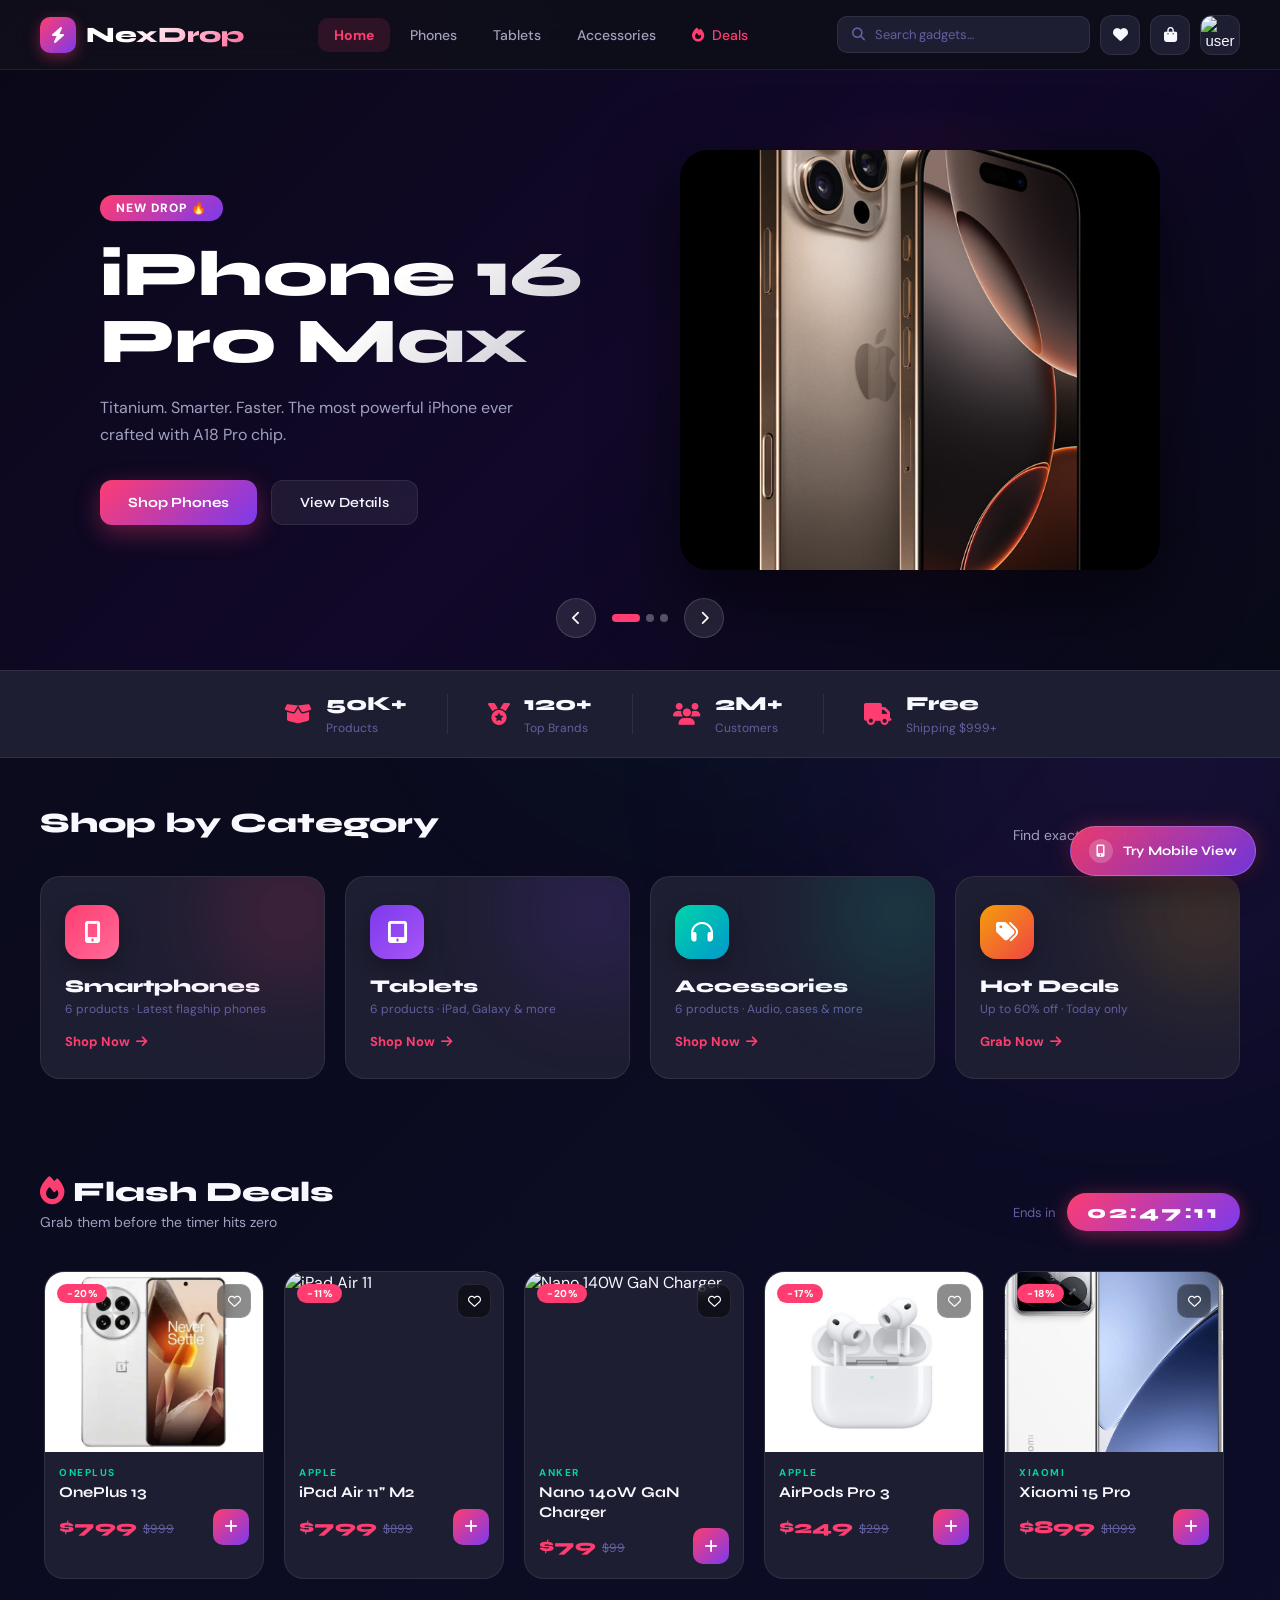
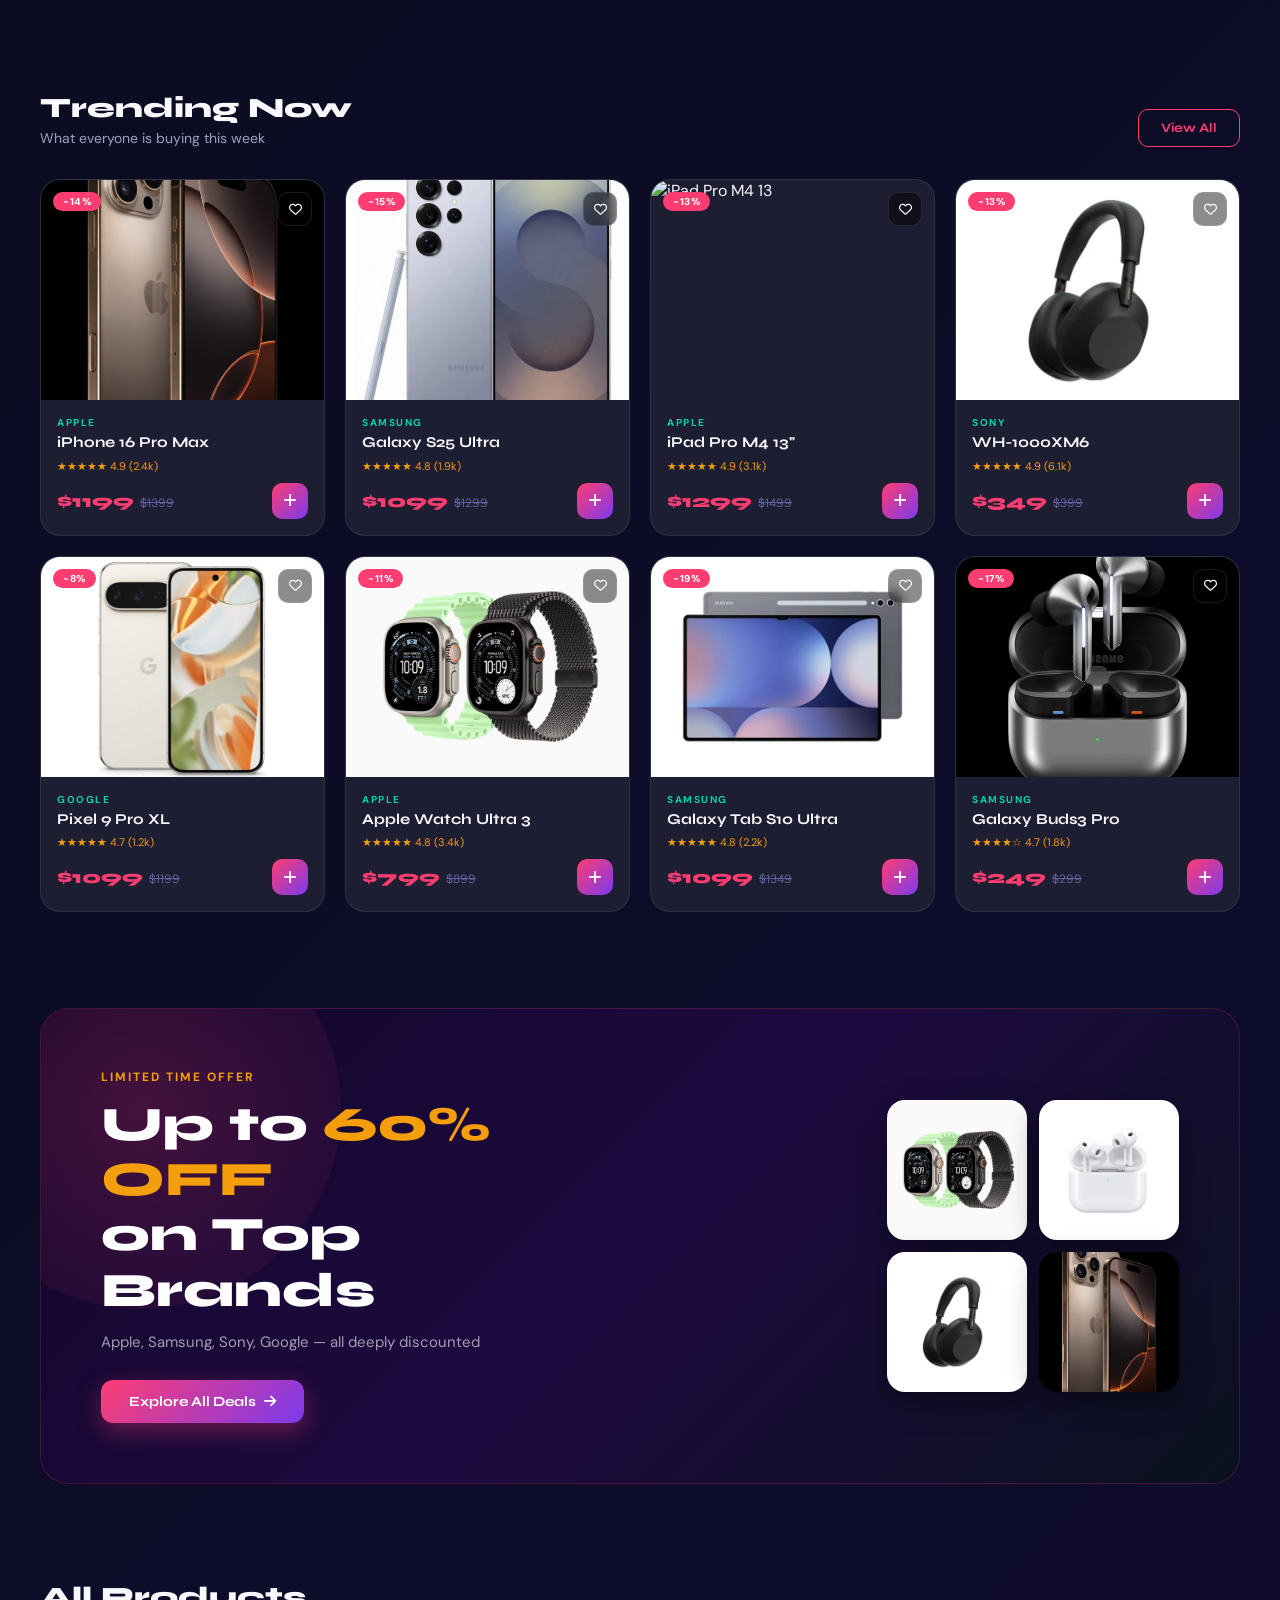
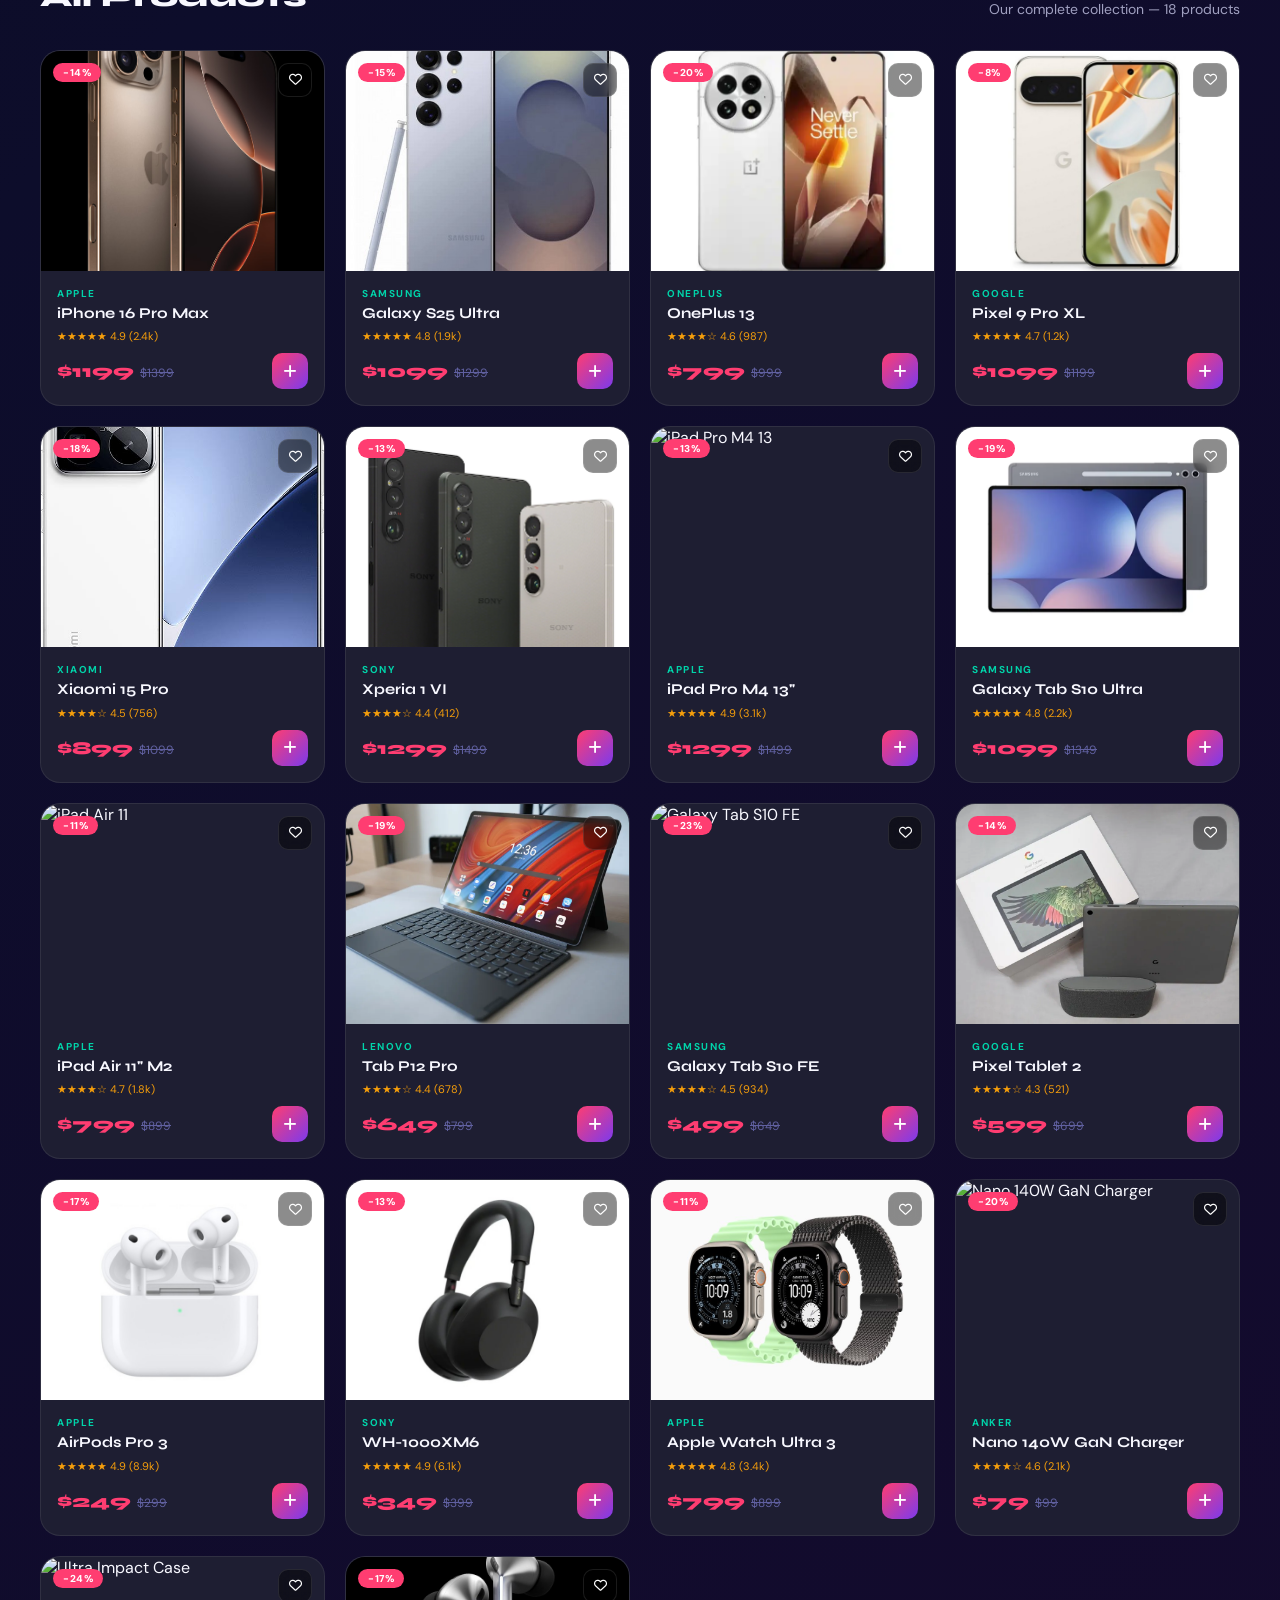
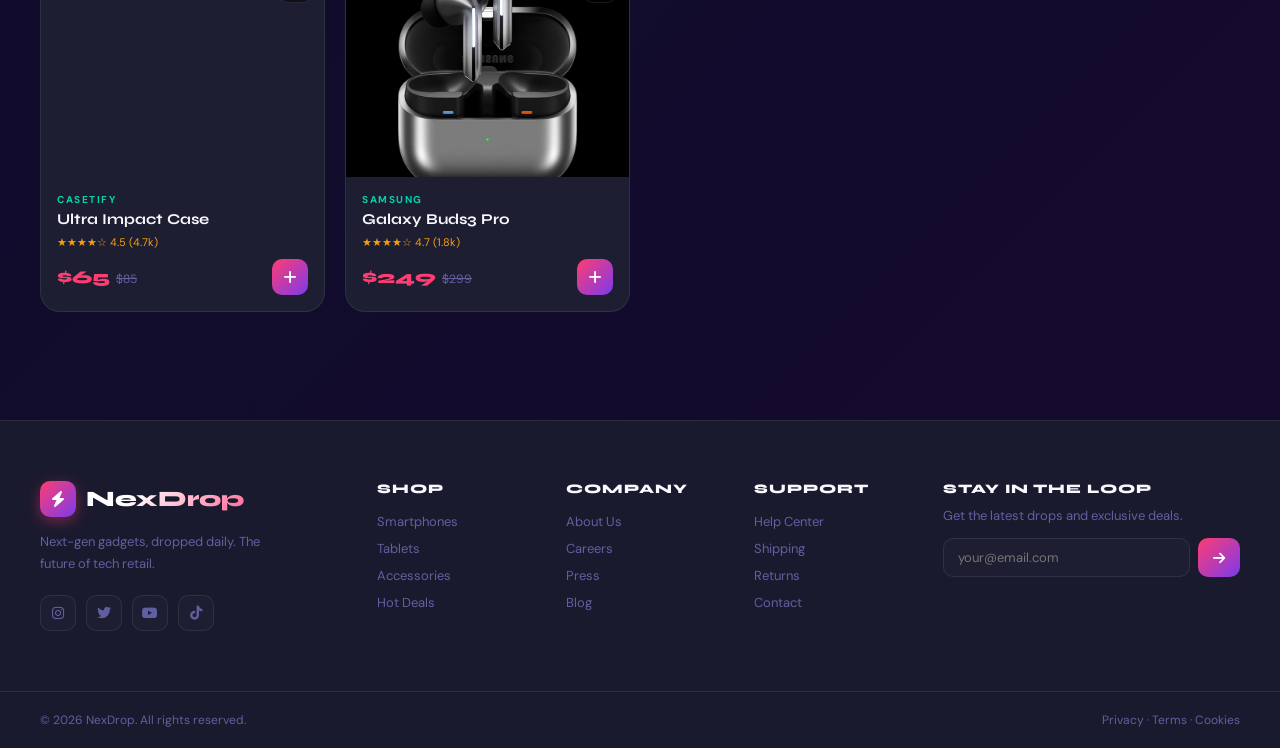
==== web ui/web ui.html @ 708476fc "Both mobile and web UI updates" ====
<!DOCTYPE html>
<html lang="en">
<head>
  <meta charset="UTF-8" />
  <meta name="viewport" content="width=device-width, initial-scale=1.0" />
  <title>NexDrop — Next-Gen Gadgets</title>
  <link rel="stylesheet" href="web ui.css" />
  <link href="https://fonts.googleapis.com/css2?family=Syne:wght@400;600;700;800&family=DM+Sans:ital,wght@0,300;0,400;0,500;1,400&display=swap" rel="stylesheet" />
  <link rel="stylesheet" href="https://cdnjs.cloudflare.com/ajax/libs/font-awesome/6.5.0/css/all.min.css" />
</head>
<body>

<div class="bg-blob b1"></div>
<div class="bg-blob b2"></div>
<div class="bg-blob b3"></div>
<div class="toast" id="toast"></div>

<a class="switch-mobile-btn" href="../mobile ui/mobile ui.html" title="Open Mobile UI" aria-label="Open Mobile UI">
  <i class="fas fa-mobile-alt"></i>
  <span>Try Mobile View</span>
</a>

<!-- CART DRAWER -->
<div class="cart-overlay" id="cart-overlay" onclick="closeCart()"></div>
<aside class="cart-drawer" id="cart-drawer">
  <div class="cart-drawer-header">
    <h2><i class="fas fa-shopping-bag"></i> My Cart <span class="cart-count-label" id="cart-count-label">0</span></h2>
    <button class="drawer-close" onclick="closeCart()"><i class="fas fa-times"></i></button>
  </div>
  <div class="cart-drawer-items" id="cart-drawer-items"></div>
  <div class="cart-drawer-footer" id="cart-drawer-footer"></div>
</aside>

<!-- PRODUCT MODAL -->
<div class="modal-overlay" id="modal-overlay" onclick="closeModal()"></div>
<div class="product-modal" id="product-modal">
  <div class="product-modal-inner" id="modal-content"></div>
</div>

<!-- TOPNAV -->
<header class="topnav" id="topnav">
  <div class="nav-brand" onclick="showPage('home')">
    <div class="brand-icon"><i class="fas fa-bolt"></i></div>
    <span class="brand-text">NexDrop</span>
  </div>
  <nav class="nav-links">
    <a class="nav-link active" data-page="home" onclick="showPage('home');setActiveNav(this)">Home</a>
    <a class="nav-link" data-page="phones" onclick="showPage('phones');setActiveNav(this)">Phones</a>
    <a class="nav-link" data-page="tabs" onclick="showPage('tabs');setActiveNav(this)">Tablets</a>
    <a class="nav-link" data-page="accessories" onclick="showPage('accessories');setActiveNav(this)">Accessories</a>
    <a class="nav-link deals-link" data-page="deals" onclick="showPage('deals');setActiveNav(this)"><i class="fas fa-fire"></i> Deals</a>
  </nav>
  <div class="nav-actions">
    <div class="nav-search-wrap">
      <i class="fas fa-search"></i>
      <input type="text" placeholder="Search gadgets…" id="global-search" oninput="handleSearch(this.value)" />
    </div>
    <button class="nav-icon-btn" title="Wishlist" onclick="showPage('wishlist')">
      <i class="fas fa-heart"></i>
      <span class="nav-badge" id="wish-badge" style="display:none">0</span>
    </button>
    <button class="nav-icon-btn cart-trigger" title="Cart" onclick="openCart()">
      <i class="fas fa-shopping-bag"></i>
      <span class="nav-badge" id="cart-badge" style="display:none">0</span>
    </button>
    <button class="nav-icon-btn avatar-btn" onclick="showPage('profile')">
      <img src="https://images.unsplash.com/photo-1535713875002-d1d0cf377fde?w=80&h=80&fit=crop" class="nav-avatar" alt="user" />
    </button>
    <button class="hamburger" id="hamburger" onclick="toggleMobileMenu()"><i class="fas fa-bars"></i></button>
  </div>
</header>

<div class="mobile-menu" id="mobile-menu">
  <a onclick="showPage('home');closeMobileMenu()"><i class="fas fa-home"></i> Home</a>
  <a onclick="showPage('phones');closeMobileMenu()"><i class="fas fa-mobile-alt"></i> Phones</a>
  <a onclick="showPage('tabs');closeMobileMenu()"><i class="fas fa-tablet-alt"></i> Tablets</a>
  <a onclick="showPage('accessories');closeMobileMenu()"><i class="fas fa-headphones"></i> Accessories</a>
  <a onclick="showPage('deals');closeMobileMenu()"><i class="fas fa-fire" style="color:#ff3d71"></i> Hot Deals</a>
  <a onclick="showPage('profile');closeMobileMenu()"><i class="fas fa-user"></i> Profile</a>
</div>

<main class="main-content" id="main-content">

  <!-- HOME PAGE -->
  <section class="page active" id="page-home">

    <!-- HERO SLIDER -->
    <div class="hero-section">
      <div class="hero-slides-wrap">
        <div class="hero-slide hs-active" id="hs0">
          <div class="hs-text">
            <span class="hs-badge">New Drop 🔥</span>
            <h1>iPhone 16 Pro Max</h1>
            <p>Titanium. Smarter. Faster. The most powerful iPhone ever crafted with A18 Pro chip.</p>
            <div class="hs-btns">
              <button class="btn-primary" onclick="showPage('phones');setActiveNav(document.querySelector('[data-page=phones]'))">Shop Phones</button>
              <button class="btn-ghost" onclick="openDetailById('p1')">View Details</button>
            </div>
          </div>
          <div class="hs-img-wrap"><img src="../images/Apple-iPhone-16-Pro.jpg" alt="iPhone 16 Pro Max" /></div>
        </div>
        <div class="hero-slide" id="hs1">
          <div class="hs-text">
            <span class="hs-badge" style="background:linear-gradient(135deg,#ff6b35,#ff3d71)">Galaxy S25 ✨</span>
            <h1>Samsung Galaxy S25 Ultra</h1>
            <p>Galaxy AI meets Android perfection. The future of mobile photography is here.</p>
            <div class="hs-btns">
              <button class="btn-primary" style="background:linear-gradient(135deg,#ff6b35,#ff3d71)" onclick="showPage('phones')">Shop Now</button>
              <button class="btn-ghost" onclick="openDetailById('p2')">View Details</button>
            </div>
          </div>
          <div class="hs-img-wrap"><img src="../images/Samsung%20Galaxy%20S25%20Ultra.jpg" alt="Samsung Galaxy S25 Ultra" /></div>
        </div>
        <div class="hero-slide" id="hs2">
          <div class="hs-text">
            <span class="hs-badge" style="background:linear-gradient(135deg,#7c3aed,#a855f7)">iPad Pro 💜</span>
            <h1>iPad Pro M4</h1>
            <p>Your next computer. Impossibly thin at just 5.1mm. Powered by the M4 chip.</p>
            <div class="hs-btns">
              <button class="btn-primary" style="background:linear-gradient(135deg,#7c3aed,#a855f7)" onclick="showPage('tabs')">Shop Tablets</button>
              <button class="btn-ghost" onclick="openDetailById('t1')">View Details</button>
            </div>
          </div>
          <div class="hs-img-wrap"><img src="../images/Samsung%20Galaxy%20Tab%20S10%20Ultra.webp" alt="Samsung Galaxy Tab S10 Ultra" /></div>
        </div>
        <div class="hero-controls">
          <button class="hctrl-btn" onclick="changeHeroSlide(-1)"><i class="fas fa-chevron-left"></i></button>
          <div class="hero-dots">
            <span class="hdot active" onclick="setHeroSlide(0)"></span>
            <span class="hdot" onclick="setHeroSlide(1)"></span>
            <span class="hdot" onclick="setHeroSlide(2)"></span>
          </div>
          <button class="hctrl-btn" onclick="changeHeroSlide(1)"><i class="fas fa-chevron-right"></i></button>
        </div>
      </div>
      <div class="stats-strip">
        <div class="stat-item"><i class="fas fa-box-open"></i><div><strong>50K+</strong><span>Products</span></div></div>
        <div class="stat-div"></div>
        <div class="stat-item"><i class="fas fa-medal"></i><div><strong>120+</strong><span>Top Brands</span></div></div>
        <div class="stat-div"></div>
        <div class="stat-item"><i class="fas fa-users"></i><div><strong>2M+</strong><span>Customers</span></div></div>
        <div class="stat-div"></div>
        <div class="stat-item"><i class="fas fa-truck"></i><div><strong>Free</strong><span>Shipping $999+</span></div></div>
      </div>
    </div>

    <!-- CATEGORIES -->
    <div class="section-wrap">
      <div class="section-head"><h2>Shop by Category</h2><p>Find exactly what you're looking for</p></div>
      <div class="category-cards">
        <div class="cat-card" onclick="showPage('phones');setActiveNav(document.querySelector('[data-page=phones]'))">
          <div class="cat-glow" style="background:rgba(255,61,113,0.3)"></div>
          <div class="cat-icon-wrap" style="background:linear-gradient(135deg,#ff3d71,#ff6b9a)"><i class="fas fa-mobile-alt"></i></div>
          <h3>Smartphones</h3><p>6 products · Latest flagship phones</p>
          <span class="cat-cta">Shop Now <i class="fas fa-arrow-right"></i></span>
        </div>
        <div class="cat-card" onclick="showPage('tabs');setActiveNav(document.querySelector('[data-page=tabs]'))">
          <div class="cat-glow" style="background:rgba(124,58,237,0.3)"></div>
          <div class="cat-icon-wrap" style="background:linear-gradient(135deg,#7c3aed,#a855f7)"><i class="fas fa-tablet-alt"></i></div>
          <h3>Tablets</h3><p>6 products · iPad, Galaxy & more</p>
          <span class="cat-cta">Shop Now <i class="fas fa-arrow-right"></i></span>
        </div>
        <div class="cat-card" onclick="showPage('accessories');setActiveNav(document.querySelector('[data-page=accessories]'))">
          <div class="cat-glow" style="background:rgba(0,212,170,0.3)"></div>
          <div class="cat-icon-wrap" style="background:linear-gradient(135deg,#00d4aa,#0099cc)"><i class="fas fa-headphones"></i></div>
          <h3>Accessories</h3><p>6 products · Audio, cases & more</p>
          <span class="cat-cta">Shop Now <i class="fas fa-arrow-right"></i></span>
        </div>
        <div class="cat-card" onclick="showPage('deals');setActiveNav(document.querySelector('[data-page=deals]'))">
          <div class="cat-glow" style="background:rgba(245,158,11,0.3)"></div>
          <div class="cat-icon-wrap" style="background:linear-gradient(135deg,#f59e0b,#ef4444)"><i class="fas fa-tags"></i></div>
          <h3>Hot Deals</h3><p>Up to 60% off · Today only</p>
          <span class="cat-cta">Grab Now <i class="fas fa-arrow-right"></i></span>
        </div>
      </div>
    </div>

    <!-- FLASH DEALS -->
    <div class="section-wrap">
      <div class="section-head">
        <div><h2><i class="fas fa-fire" style="color:#ff3d71;margin-right:8px"></i>Flash Deals</h2><p>Grab them before the timer hits zero</p></div>
        <div class="flash-timer-wrap"><span>Ends in</span><div class="timer-pill" id="web-timer">02:47:13</div></div>
      </div>
      <div class="products-row-scroll" id="web-flash-products"></div>
    </div>

    <!-- TRENDING -->
    <div class="section-wrap">
      <div class="section-head">
        <div><h2>Trending Now</h2><p>What everyone is buying this week</p></div>
        <button class="btn-outline" onclick="showPage('phones');setActiveNav(document.querySelector('[data-page=phones]'))">View All</button>
      </div>
      <div class="products-grid" id="web-trending"></div>
    </div>

    <!-- PROMO BANNER -->
    <div class="section-wrap">
      <div class="promo-banner">
        <div class="promo-text">
          <span class="promo-eyebrow">Limited Time Offer</span>
          <h2>Up to <span class="promo-hl">60% OFF</span><br>on Top Brands</h2>
          <p>Apple, Samsung, Sony, Google — all deeply discounted</p>
          <button class="btn-primary" onclick="showPage('deals');setActiveNav(document.querySelector('[data-page=deals]'))">Explore All Deals <i class="fas fa-arrow-right"></i></button>
        </div>
        <div class="promo-imgs">
          <img src="../images/Apple%20Watch%20Ultra%203.jpg" alt="Apple Watch Ultra 3" />
          <img src="../images/Air%20pods%20pro%203.jpg" alt="AirPods Pro 3" />
          <img src="../images/Sony%20WH.jpg" alt="Sony WH-1000XM6" />
          <img src="../images/Apple-iPhone-16-Pro.jpg" alt="iPhone 16 Pro Max" />
        </div>
      </div>
    </div>

    <!-- ALL PRODUCTS -->
    <div class="section-wrap">
      <div class="section-head"><h2>All Products</h2><p>Our complete collection — 18 products</p></div>
      <div class="products-grid" id="web-all-products"></div>
    </div>

  </section>

  <!-- PHONES PAGE -->
  <section class="page" id="page-phones">
    <div class="page-hero-bar" style="--grad:linear-gradient(135deg,#1a0820,#2d0f1e,#0a1220)">
      <div class="phb-text"><span class="phb-badge">📱 Smartphones</span><h1>Next-Gen Phones</h1><p>The latest flagships from Apple, Samsung, Google &amp; more</p></div>
      <img src="https://images.unsplash.com/photo-1510557880182-3d4d3cba35a5?w=480&h=320&fit=crop" alt="phones" class="phb-img" />
    </div>
    <div class="section-wrap">
      <div class="filter-bar" id="phone-filter-bar">
        <div class="chips-wrap">
          <button class="chip active" onclick="filterProducts('phones','All',this)">All</button>
          <button class="chip" onclick="filterProducts('phones','Apple',this)">Apple</button>
          <button class="chip" onclick="filterProducts('phones','Samsung',this)">Samsung</button>
          <button class="chip" onclick="filterProducts('phones','OnePlus',this)">OnePlus</button>
          <button class="chip" onclick="filterProducts('phones','Google',this)">Google</button>
          <button class="chip" onclick="filterProducts('phones','Xiaomi',this)">Xiaomi</button>
          <button class="chip" onclick="filterProducts('phones','Sony',this)">Sony</button>
        </div>
        <select class="sort-select" onchange="sortProducts('phones',this.value)">
          <option value="default">Sort: Featured</option>
          <option value="price-asc">Price ↑</option>
          <option value="price-desc">Price ↓</option>
          <option value="rating">Top Rated</option>
        </select>
      </div>
      <div class="products-grid" id="phones-grid"></div>
    </div>
  </section>

  <!-- TABLETS PAGE -->
  <section class="page" id="page-tabs">
    <div class="page-hero-bar" style="--grad:linear-gradient(135deg,#0f0a2e,#1a0f4e,#0a0f2e)">
      <div class="phb-text"><span class="phb-badge" style="background:linear-gradient(135deg,#7c3aed,#a855f7)">💻 Tablets</span><h1>Powerful Tablets</h1><p>From ultra-thin iPads to Android powerhouses</p></div>
      <img src="https://images.unsplash.com/photo-1544244015-0df4b3ffc6b0?w=480&h=320&fit=crop" alt="tablets" class="phb-img" />
    </div>
    <div class="section-wrap">
      <div class="filter-bar">
        <div class="chips-wrap">
          <button class="chip active" onclick="filterProducts('tabs','All',this)">All</button>
          <button class="chip" onclick="filterProducts('tabs','Apple',this)">Apple</button>
          <button class="chip" onclick="filterProducts('tabs','Samsung',this)">Samsung</button>
          <button class="chip" onclick="filterProducts('tabs','Lenovo',this)">Lenovo</button>
          <button class="chip" onclick="filterProducts('tabs','Google',this)">Google</button>
        </div>
        <select class="sort-select" onchange="sortProducts('tabs',this.value)">
          <option value="default">Sort: Featured</option>
          <option value="price-asc">Price ↑</option>
          <option value="price-desc">Price ↓</option>
        </select>
      </div>
      <div class="products-grid" id="tabs-grid"></div>
    </div>
  </section>

  <!-- ACCESSORIES PAGE -->
  <section class="page" id="page-accessories">
    <div class="page-hero-bar" style="--grad:linear-gradient(135deg,#0a2e1e,#0f2a2a,#0a1e2e)">
      <div class="phb-text"><span class="phb-badge" style="background:linear-gradient(135deg,#00d4aa,#0099cc)">🎧 Accessories</span><h1>Premium Gear</h1><p>Complete your setup with world-class accessories</p></div>
      <img src="https://images.unsplash.com/photo-1505740420928-5e560c06d30e?w=480&h=320&fit=crop" alt="accessories" class="phb-img" />
    </div>
    <div class="section-wrap">
      <div class="filter-bar">
        <div class="chips-wrap">
          <button class="chip active" onclick="filterProducts('accessories','All',this)">All</button>
          <button class="chip" onclick="filterProducts('accessories','Apple',this)">Apple</button>
          <button class="chip" onclick="filterProducts('accessories','Sony',this)">Sony</button>
          <button class="chip" onclick="filterProducts('accessories','Samsung',this)">Samsung</button>
          <button class="chip" onclick="filterProducts('accessories','Anker',this)">Anker</button>
        </div>
        <select class="sort-select" onchange="sortProducts('accessories',this.value)">
          <option value="default">Sort: Featured</option>
          <option value="price-asc">Price ↑</option>
          <option value="price-desc">Price ↓</option>
        </select>
      </div>
      <div class="products-grid" id="accessories-grid"></div>
    </div>
  </section>

  <!-- DEALS PAGE -->
  <section class="page" id="page-deals">
    <div class="deals-hero-full">
      <div class="dhf-left">
        <span class="phb-badge" style="background:linear-gradient(135deg,#f59e0b,#ef4444)">🔥 Flash Sales</span>
        <h1>Massive Savings</h1>
        <h2>Up to <span>60% OFF</span></h2>
        <p>Limited time offers on the hottest brands. Stock is running out fast!</p>
        <button class="btn-primary" onclick="document.getElementById('deals-grid-anchor').scrollIntoView({behavior:'smooth'})">Browse All Deals <i class="fas fa-arrow-down"></i></button>
      </div>
      <div class="dhf-right">
        <p class="timer-label">Deal ends in</p>
        <div class="big-timer">
          <div class="bt-unit"><span id="bt-h">02</span><small>Hours</small></div>
          <div class="bt-sep">:</div>
          <div class="bt-unit"><span id="bt-m">47</span><small>Mins</small></div>
          <div class="bt-sep">:</div>
          <div class="bt-unit"><span id="bt-s">13</span><small>Secs</small></div>
        </div>
      </div>
    </div>
    <div class="section-wrap" id="deals-grid-anchor">
      <div class="section-head"><h2>All Deals</h2><p>Best prices we've ever offered</p></div>
      <div class="products-grid" id="deals-grid"></div>
    </div>
  </section>

  <!-- WISHLIST PAGE -->
  <section class="page" id="page-wishlist">
    <div class="section-wrap">
      <div class="section-head"><h2><i class="fas fa-heart" style="color:#ff3d71;margin-right:8px"></i>My Wishlist</h2><p id="wishlist-subtitle">Items saved for later</p></div>
      <div class="products-grid" id="wishlist-grid"></div>
    </div>
  </section>

  <!-- PROFILE PAGE -->
  <section class="page" id="page-profile">
    <div class="profile-layout">
      <aside class="profile-sidebar">
        <div class="profile-card-hero">
          <div class="profile-avatar-ring"><img src="https://images.unsplash.com/photo-1535713875002-d1d0cf377fde?w=160&h=160&fit=crop" alt="user" /></div>
          <h2>Alex Chen</h2>
          <p>alex.chen@email.com</p>
          <div class="profile-stats-row">
            <div class="pst"><strong>12</strong><span>Orders</span></div>
            <div class="pst"><strong>4</strong><span>Saved</span></div>
            <div class="pst"><strong>★4.8</strong><span>Rating</span></div>
          </div>
        </div>
        <nav class="profile-sidenav">
          <button class="psnav active" onclick="switchProfileTab(this,'tab-orders')"><i class="fas fa-box-open"></i>My Orders</button>
          <button class="psnav" onclick="switchProfileTab(this,'tab-addresses')"><i class="fas fa-map-marker-alt"></i>Addresses</button>
          <button class="psnav" onclick="switchProfileTab(this,'tab-payment')"><i class="fas fa-credit-card"></i>Payment</button>
          <button class="psnav" onclick="switchProfileTab(this,'tab-settings')"><i class="fas fa-cog"></i>Settings</button>
          <button class="psnav danger" onclick="showToast('👋 Logged out!')"><i class="fas fa-sign-out-alt"></i>Log Out</button>
        </nav>
      </aside>
      <div class="profile-main">
        <div class="profile-tab active" id="tab-orders">
          <h3 class="tab-title">Recent Orders</h3>
          <div id="orders-list"></div>
        </div>
        <div class="profile-tab" id="tab-addresses">
          <h3 class="tab-title">Saved Addresses</h3>
          <div class="addr-grid">
            <div class="addr-card"><div class="addr-icon"><i class="fas fa-home"></i></div><div><strong>Home</strong><p>123 Tech Street, Silicon Valley, CA 94025</p></div><span class="addr-default">Default</span></div>
            <div class="addr-card"><div class="addr-icon"><i class="fas fa-briefcase"></i></div><div><strong>Office</strong><p>456 Innovation Blvd, San Francisco, CA 94102</p></div></div>
          </div>
          <button class="btn-outline mt-16"><i class="fas fa-plus"></i> Add New Address</button>
        </div>
        <div class="profile-tab" id="tab-payment">
          <h3 class="tab-title">Payment Methods</h3>
          <div class="pay-cards-grid">
            <div class="pay-card visa-card"><div class="pc-chip"><i class="fas fa-sim-card"></i></div><div class="pc-num">•••• •••• •••• 4242</div><div class="pc-bot"><span>Alex Chen</span><span>12/27</span><img src="https://upload.wikimedia.org/wikipedia/commons/thumb/5/5e/Visa_Inc._logo.svg/200px-Visa_Inc._logo.svg.png" alt="visa" style="height:18px;filter:brightness(0) invert(1);opacity:0.8" /></div></div>
            <div class="pay-card master-card"><div class="pc-chip"><i class="fas fa-sim-card"></i></div><div class="pc-num">•••• •••• •••• 8888</div><div class="pc-bot"><span>Alex Chen</span><span>09/26</span><i class="fab fa-cc-mastercard" style="font-size:22px;opacity:0.8"></i></div></div>
          </div>
          <button class="btn-outline mt-16"><i class="fas fa-plus"></i> Add New Card</button>
        </div>
        <div class="profile-tab" id="tab-settings">
          <h3 class="tab-title">Account Settings</h3>
          <div class="settings-form">
            <div class="form-2col">
              <div class="form-group"><label>First Name</label><input type="text" value="Alex" class="form-input" /></div>
              <div class="form-group"><label>Last Name</label><input type="text" value="Chen" class="form-input" /></div>
            </div>
            <div class="form-group"><label>Email</label><input type="email" value="alex.chen@email.com" class="form-input" /></div>
            <div class="form-group"><label>Phone</label><input type="tel" value="+1 (555) 234-5678" class="form-input" /></div>
            <div class="toggle-row"><span>Email Notifications</span><label class="toggle"><input type="checkbox" checked /><span class="toggle-slider"></span></label></div>
            <div class="toggle-row"><span>SMS Alerts</span><label class="toggle"><input type="checkbox" /><span class="toggle-slider"></span></label></div>
            <button class="btn-primary" onclick="showToast('✅ Settings saved!')">Save Changes</button>
          </div>
        </div>
      </div>
    </div>
  </section>

  <!-- SEARCH RESULTS -->
  <section class="page" id="page-search">
    <div class="section-wrap">
      <div class="section-head"><div><h2>Search Results</h2><p id="search-result-count"></p></div></div>
      <div class="products-grid" id="search-grid"></div>
    </div>
  </section>

</main>

<!-- FOOTER -->
<footer class="site-footer">
  <div class="footer-inner">
    <div class="footer-brand-col">
      <div class="footer-logo"><div class="brand-icon"><i class="fas fa-bolt"></i></div><span class="brand-text">NexDrop</span></div>
      <p>Next-gen gadgets, dropped daily. The future of tech retail.</p>
      <div class="footer-socials">
        <a href="#"><i class="fab fa-instagram"></i></a>
        <a href="#"><i class="fab fa-twitter"></i></a>
        <a href="#"><i class="fab fa-youtube"></i></a>
        <a href="#"><i class="fab fa-tiktok"></i></a>
      </div>
    </div>
    <div class="footer-links-col"><h4>Shop</h4><a onclick="showPage('phones')">Smartphones</a><a onclick="showPage('tabs')">Tablets</a><a onclick="showPage('accessories')">Accessories</a><a onclick="showPage('deals')">Hot Deals</a></div>
    <div class="footer-links-col"><h4>Company</h4><a href="#">About Us</a><a href="#">Careers</a><a href="#">Press</a><a href="#">Blog</a></div>
    <div class="footer-links-col"><h4>Support</h4><a href="#">Help Center</a><a href="#">Shipping</a><a href="#">Returns</a><a href="#">Contact</a></div>
    <div class="footer-newsletter-col">
      <h4>Stay in the Loop</h4>
      <p>Get the latest drops and exclusive deals.</p>
      <div class="nl-form"><input type="email" placeholder="your@email.com" /><button onclick="showToast('🎉 Subscribed!')"><i class="fas fa-arrow-right"></i></button></div>
    </div>
  </div>
  <div class="footer-bottom"><p>© 2026 NexDrop. All rights reserved.</p><p>Privacy · Terms · Cookies</p></div>
</footer>

<script src="web ui.js"></script>
</body>
</html>
---- web ui/web ui.css ----
/* ============================================
   NEXDROP — WEB APPLICATION STYLESHEET
   Same DNA as Mobile UI: Vibrant Neon-Pop + Glassmorphism
   Extended for full desktop/tablet/mobile responsive
============================================ */

:root {
  --primary: #ff3d71;
  --primary-light: #ff6b9a;
  --accent: #00d4aa;
  --accent2: #7c3aed;
  --accent3: #f59e0b;
  --dark: #0f0f1a;
  --dark2: #1a1a2e;
  --dark3: #16213e;
  --surface: #1e1e32;
  --surface2: #252540;
  --surface3: #2d2d50;
  --text-primary: #f8f8ff;
  --text-secondary: #a0a0c0;
  --text-muted: #6060a0;
  --border: rgba(255,255,255,0.08);
  --radius: 20px;
  --radius-sm: 12px;
  --nav-h: 70px;
  --font-head: 'Syne', sans-serif;
  --font-body: 'DM Sans', sans-serif;
}

*,*::before,*::after { margin:0; padding:0; box-sizing:border-box; }

html { scroll-behavior: smooth; }

body {
  background: linear-gradient(135deg,#0a0a18 0%,#0d0d2b 50%,#150a2e 100%);
  min-height: 100vh;
  font-family: var(--font-body);
  color: var(--text-primary);
  overflow-x: hidden;
}

/* AMBIENT BG */
.bg-blob {
  position: fixed;
  border-radius: 50%;
  filter: blur(120px);
  pointer-events: none;
  z-index: 0;
  animation: blobDrift 10s ease-in-out infinite alternate;
}
.bg-blob.b1 { width:700px;height:700px;background:rgba(255,61,113,0.08);top:-200px;left:-200px; }
.bg-blob.b2 { width:600px;height:600px;background:rgba(124,58,237,0.08);bottom:-150px;right:-150px;animation-delay:-4s; }
.bg-blob.b3 { width:400px;height:400px;background:rgba(0,212,170,0.06);top:40%;left:40%;animation-delay:-7s; }
@keyframes blobDrift {
  from { transform: translate(0,0) scale(1); }
  to   { transform: translate(40px,-40px) scale(1.1); }
}

/* Floating action button to jump to Mobile UI */
.switch-mobile-btn {
  position: fixed;
  right: 24px;
  bottom: 24px;
  z-index: 1100;
  display: inline-flex;
  align-items: center;
  gap: 10px;
  padding: 12px 18px;
  border-radius: 999px;
  border: 1px solid rgba(255,255,255,0.2);
  background: linear-gradient(135deg, rgba(255,61,113,0.9), rgba(124,58,237,0.9));
  color: #fff;
  text-decoration: none;
  font-family: var(--font-head);
  font-size: 13px;
  font-weight: 700;
  letter-spacing: 0.2px;
  box-shadow: 0 12px 28px rgba(0,0,0,0.35), 0 0 22px rgba(255,61,113,0.28);
  backdrop-filter: blur(10px);
  transition: transform 0.2s, box-shadow 0.25s, filter 0.25s;
}

.switch-mobile-btn i {
  width: 24px;
  height: 24px;
  border-radius: 50%;
  display: inline-flex;
  align-items: center;
  justify-content: center;
  background: rgba(255,255,255,0.2);
  font-size: 12px;
}

.switch-mobile-btn:hover {
  transform: translateY(-2px);
  filter: brightness(1.04);
  box-shadow: 0 18px 34px rgba(0,0,0,0.45), 0 0 28px rgba(255,61,113,0.36);
}

/* ===== TOPNAV ===== */
.topnav {
  position: fixed;
  top: 0; left: 0; right: 0;
  height: var(--nav-h);
  background: rgba(15,15,26,0.85);
  backdrop-filter: blur(24px);
  border-bottom: 1px solid var(--border);
  display: flex;
  align-items: center;
  justify-content: space-between;
  padding: 0 40px;
  z-index: 1000;
  gap: 24px;
}

.nav-brand {
  display: flex; align-items: center; gap: 10px;
  cursor: pointer; flex-shrink: 0;
  text-decoration: none;
}
.brand-icon {
  width: 36px; height: 36px;
  background: linear-gradient(135deg,var(--primary),var(--accent2));
  border-radius: 10px;
  display: flex; align-items: center; justify-content: center;
  font-size: 16px; color: #fff;
  box-shadow: 0 4px 14px rgba(255,61,113,0.4);
}
.brand-text {
  font-family: var(--font-head);
  font-size: 22px; font-weight: 800;
  background: linear-gradient(135deg,#fff 30%,var(--primary-light));
  -webkit-background-clip: text; -webkit-text-fill-color: transparent;
  background-clip: text;
}

.nav-links {
  display: flex; align-items: center; gap: 4px;
  flex: 1; justify-content: center;
}
.nav-link {
  padding: 8px 16px;
  border-radius: 10px;
  font-size: 14px; font-weight: 500;
  color: var(--text-secondary);
  cursor: pointer; text-decoration: none;
  transition: all 0.2s;
  white-space: nowrap;
}
.nav-link:hover { color: var(--text-primary); background: var(--surface); }
.nav-link.active {
  color: var(--primary);
  background: rgba(255,61,113,0.12);
  font-weight: 700;
}
.deals-link { color: var(--primary) !important; }
.deals-link i { margin-right: 4px; }

.nav-actions { display: flex; align-items: center; gap: 10px; flex-shrink: 0; }

.nav-search-wrap {
  display: flex; align-items: center;
  background: var(--surface);
  border: 1px solid var(--border);
  border-radius: 10px;
  padding: 0 14px;
  gap: 10px;
  transition: border-color 0.2s;
}
.nav-search-wrap:focus-within { border-color: var(--primary); }
.nav-search-wrap i { color: var(--text-muted); font-size: 13px; }
.nav-search-wrap input {
  background: transparent; border: none; outline: none;
  color: var(--text-primary); font-family: var(--font-body); font-size: 13px;
  width: 200px; padding: 9px 0;
}
.nav-search-wrap input::placeholder { color: var(--text-muted); }

.nav-icon-btn {
  width: 40px; height: 40px;
  border-radius: 12px;
  background: var(--surface);
  border: 1px solid var(--border);
  color: var(--text-primary);
  font-size: 15px;
  cursor: pointer;
  display: flex; align-items: center; justify-content: center;
  position: relative;
  transition: all 0.2s;
}
.nav-icon-btn:hover { background: var(--surface3); border-color: var(--primary); color: var(--primary); transform: translateY(-2px); }
.avatar-btn { padding: 0; overflow: hidden; }
.nav-avatar { width: 100%; height: 100%; object-fit: cover; }
.nav-badge {
  position: absolute; top: -5px; right: -5px;
  min-width: 18px; height: 18px;
  background: var(--primary); color: #fff;
  font-size: 10px; font-weight: 800;
  border-radius: 50%;
  display: flex; align-items: center; justify-content: center;
  border: 2px solid var(--dark);
  padding: 0 3px;
}

.hamburger {
  display: none;
  width: 40px; height: 40px;
  border-radius: 10px;
  background: var(--surface);
  border: 1px solid var(--border);
  color: var(--text-primary);
  font-size: 16px; cursor: pointer;
  align-items: center; justify-content: center;
  transition: all 0.2s;
}

/* MOBILE MENU */
.mobile-menu {
  position: fixed;
  top: var(--nav-h); left: 0; right: 0;
  background: rgba(15,15,26,0.98);
  backdrop-filter: blur(20px);
  border-bottom: 1px solid var(--border);
  padding: 16px 24px;
  display: none; flex-direction: column; gap: 4px;
  z-index: 999;
  transform: translateY(-20px); opacity: 0;
  transition: all 0.3s;
}
.mobile-menu.open { display: flex; transform: translateY(0); opacity: 1; }
.mobile-menu a {
  padding: 12px 16px; border-radius: 10px;
  color: var(--text-secondary); font-size: 15px;
  cursor: pointer; text-decoration: none;
  display: flex; align-items: center; gap: 12px;
  transition: all 0.2s;
}
.mobile-menu a:hover { background: var(--surface); color: var(--text-primary); }

/* ===== MAIN CONTENT ===== */
.main-content {
  margin-top: var(--nav-h);
  position: relative; z-index: 1;
  min-height: calc(100vh - var(--nav-h));
}

/* PAGE TRANSITIONS */
.page {
  display: none; opacity: 0;
  animation: pageFadeIn 0.4s ease forwards;
}
.page.active { display: block; }
@keyframes pageFadeIn {
  from { opacity: 0; transform: translateY(16px); }
  to   { opacity: 1; transform: translateY(0); }
}

/* ===== SECTION WRAP ===== */
.section-wrap {
  max-width: 1280px;
  margin: 0 auto;
  padding: 48px 40px;
}
.section-head {
  display: flex; align-items: flex-end;
  justify-content: space-between;
  margin-bottom: 32px; gap: 16px;
}
.section-head h2 {
  font-family: var(--font-head);
  font-size: 28px; font-weight: 800;
  color: var(--text-primary);
  margin-bottom: 4px;
}
.section-head p { color: var(--text-secondary); font-size: 14px; }

/* ===== BUTTONS ===== */
.btn-primary {
  background: linear-gradient(135deg,var(--primary),var(--accent2));
  color: #fff; border: none;
  padding: 13px 28px; border-radius: 12px;
  font-family: var(--font-head); font-size: 14px; font-weight: 700;
  cursor: pointer; display: inline-flex; align-items: center; gap: 8px;
  box-shadow: 0 8px 24px rgba(255,61,113,0.35);
  transition: all 0.3s; white-space: nowrap;
}
.btn-primary:hover { transform: translateY(-3px); box-shadow: 0 14px 36px rgba(255,61,113,0.55); filter: brightness(1.05); }

.btn-ghost {
  background: rgba(255,255,255,0.07);
  color: var(--text-primary); border: 1px solid var(--border);
  padding: 13px 28px; border-radius: 12px;
  font-family: var(--font-head); font-size: 14px; font-weight: 600;
  cursor: pointer; transition: all 0.2s; white-space: nowrap;
  backdrop-filter: blur(10px);
}
.btn-ghost:hover { background: rgba(255,255,255,0.12); border-color: var(--primary); }

.btn-outline {
  background: transparent;
  color: var(--primary); border: 1px solid var(--primary);
  padding: 10px 22px; border-radius: 10px;
  font-family: var(--font-head); font-size: 13px; font-weight: 700;
  cursor: pointer; transition: all 0.2s; white-space: nowrap;
}
.btn-outline:hover { background: rgba(255,61,113,0.1); }

/* ===== HERO SECTION ===== */
.hero-section { position: relative; overflow: hidden; }

.hero-slides-wrap {
  position: relative;
  min-height: 600px;
  overflow: hidden;
  background: linear-gradient(135deg,#0a0818,#12082a,#080a18);
}

.hero-slide {
  position: absolute; inset: 0;
  display: flex; align-items: center;
  justify-content: space-between;
  padding: 80px 120px 80px 100px;
  opacity: 0; transform: translateX(40px);
  transition: all 0.6s cubic-bezier(0.23,1,0.32,1);
  pointer-events: none;
}
.hero-slide.hs-active {
  opacity: 1; transform: translateX(0);
  pointer-events: all; position: relative;
}

.hs-text { max-width: 540px; }
.hs-badge {
  display: inline-block;
  background: linear-gradient(135deg,var(--primary),var(--accent2));
  color: #fff; font-size: 12px; font-weight: 800;
  padding: 5px 16px; border-radius: 50px;
  margin-bottom: 20px;
  text-transform: uppercase; letter-spacing: 1px;
}
.hs-text h1 {
  font-family: var(--font-head);
  font-size: clamp(36px,5vw,64px); font-weight: 800;
  color: var(--text-primary); line-height: 1.05;
  margin-bottom: 18px;
  background: linear-gradient(135deg,#fff 50%,rgba(255,255,255,0.7));
  -webkit-background-clip: text; -webkit-text-fill-color: transparent;
  background-clip: text;
}
.hs-text p { color: var(--text-secondary); font-size: 16px; line-height: 1.7; margin-bottom: 32px; max-width: 420px; }
.hs-btns { display: flex; gap: 14px; flex-wrap: wrap; }

.hs-img-wrap {
  flex-shrink: 0;
  width: 480px; height: 420px;
  display: flex; align-items: center; justify-content: center;
  position: relative;
}
.hs-img-wrap::before {
  content: '';
  position: absolute; inset: -40px;
  background: radial-gradient(circle,rgba(255,61,113,0.2),transparent 70%);
  border-radius: 50%;
  animation: heroPulse 3s ease-in-out infinite;
}
@keyframes heroPulse {
  0%,100% { transform: scale(1); opacity: 0.6; }
  50%      { transform: scale(1.08); opacity: 1; }
}
.hs-img-wrap img {
  width: 100%; height: 100%; object-fit: cover;
  border-radius: 28px;
  box-shadow: 0 30px 80px rgba(0,0,0,0.6);
  animation: imgFloat 4s ease-in-out infinite;
  position: relative; z-index: 1;
}
@keyframes imgFloat {
  0%,100% { transform: translateY(0) rotate(0deg); }
  50%      { transform: translateY(-12px) rotate(0.5deg); }
}

.hero-controls {
  position: absolute;
  bottom: 32px; left: 50%; transform: translateX(-50%);
  display: flex; align-items: center; gap: 16px; z-index: 10;
}
.hctrl-btn {
  width: 40px; height: 40px;
  border-radius: 50%;
  background: rgba(255,255,255,0.1);
  border: 1px solid rgba(255,255,255,0.15);
  color: #fff; font-size: 14px; cursor: pointer;
  display: flex; align-items: center; justify-content: center;
  backdrop-filter: blur(8px);
  transition: all 0.2s;
}
.hctrl-btn:hover { background: var(--primary); border-color: var(--primary); }
.hero-dots { display: flex; gap: 6px; }
.hdot {
  width: 8px; height: 8px; border-radius: 50%;
  background: rgba(255,255,255,0.3); cursor: pointer;
  transition: all 0.3s;
}
.hdot.active { width: 28px; border-radius: 4px; background: var(--primary); }

/* STATS STRIP */
.stats-strip {
  background: var(--surface);
  border-top: 1px solid var(--border);
  border-bottom: 1px solid var(--border);
  display: flex; align-items: center;
  justify-content: center;
  padding: 20px 40px;
  gap: 40px;
}
.stat-item { display: flex; align-items: center; gap: 14px; }
.stat-item i { font-size: 22px; color: var(--primary); }
.stat-item strong { display: block; font-family: var(--font-head); font-size: 20px; font-weight: 800; color: var(--text-primary); }
.stat-item span { font-size: 12px; color: var(--text-muted); }
.stat-div { width: 1px; height: 40px; background: var(--border); }

/* ===== CATEGORY CARDS ===== */
.category-cards {
  display: grid;
  grid-template-columns: repeat(4,1fr);
  gap: 20px;
}
.cat-card {
  background: var(--surface);
  border: 1px solid var(--border);
  border-radius: var(--radius);
  padding: 28px 24px;
  cursor: pointer; position: relative; overflow: hidden;
  transition: all 0.35s cubic-bezier(0.23,1,0.32,1);
}
.cat-card:hover { border-color: var(--primary); transform: translateY(-8px); box-shadow: 0 20px 50px rgba(255,61,113,0.2); }
.cat-glow {
  position: absolute; width: 150px; height: 150px;
  border-radius: 50%; top: -40px; right: -40px;
  filter: blur(50px); opacity: 0.6;
  transition: opacity 0.3s;
}
.cat-card:hover .cat-glow { opacity: 1; }
.cat-icon-wrap {
  width: 54px; height: 54px; border-radius: 16px;
  display: flex; align-items: center; justify-content: center;
  font-size: 22px; color: #fff;
  margin-bottom: 16px;
  box-shadow: 0 8px 20px rgba(0,0,0,0.3);
}
.cat-card h3 { font-family: var(--font-head); font-size: 18px; font-weight: 800; color: var(--text-primary); margin-bottom: 4px; }
.cat-card p { font-size: 12px; color: var(--text-muted); margin-bottom: 16px; }
.cat-cta { font-size: 13px; color: var(--primary); font-weight: 700; display: flex; align-items: center; gap: 6px; transition: gap 0.2s; }
.cat-card:hover .cat-cta { gap: 12px; }

/* ===== FLASH TIMER ===== */
.flash-timer-wrap { display: flex; align-items: center; gap: 12px; }
.flash-timer-wrap span { color: var(--text-muted); font-size: 13px; }
.timer-pill {
  background: linear-gradient(135deg,var(--primary),var(--accent2));
  color: #fff; font-family: var(--font-head);
  font-size: 18px; font-weight: 800;
  padding: 8px 20px; border-radius: 50px;
  letter-spacing: 3px;
  box-shadow: 0 4px 20px rgba(255,61,113,0.4);
}

/* ===== PRODUCTS ROW SCROLL ===== */
.products-row-scroll {
  display: flex; gap: 20px;
  overflow-x: auto; padding: 8px 4px 16px;
  scrollbar-width: thin;
  scrollbar-color: var(--surface3) transparent;
}
.products-row-scroll::-webkit-scrollbar { height: 4px; }
.products-row-scroll::-webkit-scrollbar-track { background: transparent; }
.products-row-scroll::-webkit-scrollbar-thumb { background: var(--surface3); border-radius: 4px; }

/* ===== PRODUCT CARDS ===== */
.products-grid {
  display: grid;
  grid-template-columns: repeat(auto-fill, minmax(240px,1fr));
  gap: 20px;
}

/* HORIZONTAL SCROLL CARD */
.prod-card-h {
  flex-shrink: 0;
  width: 220px;
  background: var(--surface);
  border: 1px solid var(--border);
  border-radius: var(--radius);
  overflow: hidden; cursor: pointer;
  position: relative;
  transition: all 0.3s cubic-bezier(0.23,1,0.32,1);
}
.prod-card-h:hover { transform: translateY(-8px) scale(1.02); border-color: var(--primary); box-shadow: 0 16px 40px rgba(255,61,113,0.25); }
.prod-card-h .thumb { width: 100%; height: 180px; object-fit: cover; display: block; transition: transform 0.4s; }
.prod-card-h:hover .thumb { transform: scale(1.07); }
.prod-card-h .info { padding: 14px; }

/* GRID CARD */
.prod-card {
  background: var(--surface);
  border: 1px solid var(--border);
  border-radius: var(--radius);
  overflow: hidden; cursor: pointer;
  position: relative;
  transition: all 0.3s cubic-bezier(0.23,1,0.32,1);
}
.prod-card:hover { transform: translateY(-8px); border-color: var(--primary); box-shadow: 0 16px 40px rgba(255,61,113,0.22); }
.prod-card .thumb { width: 100%; height: 220px; object-fit: cover; display: block; transition: transform 0.5s; }
.prod-card:hover .thumb { transform: scale(1.06); }
.prod-card .info { padding: 16px; }

/* SHARED INFO STYLES */
.prod-brand { font-size: 10px; color: var(--accent); text-transform: uppercase; letter-spacing: 1.5px; font-weight: 700; margin-bottom: 4px; }
.prod-name { font-family: var(--font-head); font-size: 15px; font-weight: 700; color: var(--text-primary); margin-bottom: 6px; line-height: 1.3; }
.prod-rating { font-size: 11px; color: var(--accent3); margin-bottom: 10px; }
.prod-price-row { display: flex; align-items: center; justify-content: space-between; }
.prod-price { font-family: var(--font-head); font-size: 18px; font-weight: 800; color: var(--primary); }
.prod-old { font-size: 12px; color: var(--text-muted); text-decoration: line-through; margin-left: 6px; }

.deal-tag {
  position: absolute; top: 12px; left: 12px;
  background: var(--primary); color: #fff;
  font-size: 10px; font-weight: 800;
  padding: 3px 10px; border-radius: 20px;
  letter-spacing: 0.5px;
}
.wish-btn {
  position: absolute; top: 12px; right: 12px;
  width: 34px; height: 34px;
  background: rgba(0,0,0,0.45);
  border: 1px solid rgba(255,255,255,0.1);
  border-radius: 10px; color: #fff;
  font-size: 13px; cursor: pointer;
  display: flex; align-items: center; justify-content: center;
  backdrop-filter: blur(6px);
  transition: all 0.25s;
}
.wish-btn:hover, .wish-btn.wishlisted { background: var(--primary); border-color: var(--primary); transform: scale(1.15); }

.add-to-cart-btn {
  width: 36px; height: 36px;
  background: linear-gradient(135deg,var(--primary),var(--accent2));
  border: none; border-radius: 10px;
  color: #fff; font-size: 15px; cursor: pointer;
  display: flex; align-items: center; justify-content: center;
  transition: all 0.2s;
  flex-shrink: 0;
}
.add-to-cart-btn:hover { transform: scale(1.15) rotate(8deg); box-shadow: 0 4px 16px rgba(255,61,113,0.5); }

/* ===== PAGE HERO BAR ===== */
.page-hero-bar {
  background: var(--grad, linear-gradient(135deg,#1a0820,#2d0f1e,#0a1220));
  padding: 80px 100px;
  display: flex; align-items: center;
  justify-content: space-between;
  gap: 40px; overflow: hidden; position: relative;
}
.page-hero-bar::before {
  content: '';
  position: absolute; inset: 0;
  background: radial-gradient(ellipse at 70% 50%,rgba(255,61,113,0.15),transparent 60%);
}
.phb-text { position: relative; z-index: 1; max-width: 500px; }
.phb-badge {
  display: inline-block;
  background: linear-gradient(135deg,var(--primary),var(--accent2));
  color: #fff; font-size: 12px; font-weight: 700;
  padding: 5px 14px; border-radius: 50px;
  margin-bottom: 16px;
}
.phb-text h1 { font-family: var(--font-head); font-size: clamp(28px,4vw,48px); font-weight: 800; color: #fff; margin-bottom: 12px; }
.phb-text p { color: rgba(255,255,255,0.6); font-size: 15px; line-height: 1.6; }
.phb-img {
  width: 380px; height: 260px; object-fit: cover;
  border-radius: 24px;
  box-shadow: 0 20px 60px rgba(0,0,0,0.5);
  flex-shrink: 0; position: relative; z-index: 1;
  animation: imgFloat 4s ease-in-out infinite;
}

/* ===== FILTER BAR ===== */
.filter-bar {
  display: flex; align-items: center;
  justify-content: space-between;
  margin-bottom: 28px;
  gap: 16px; flex-wrap: wrap;
}
.chips-wrap { display: flex; gap: 8px; flex-wrap: wrap; }
.chip {
  padding: 8px 18px; border-radius: 50px;
  font-size: 13px; font-weight: 600; font-family: var(--font-body);
  background: var(--surface); border: 1px solid var(--border);
  color: var(--text-secondary); cursor: pointer;
  transition: all 0.2s;
}
.chip.active, .chip:hover {
  background: linear-gradient(135deg,var(--primary),var(--accent2));
  border-color: transparent; color: #fff;
}
.sort-select {
  background: var(--surface); border: 1px solid var(--border);
  color: var(--text-secondary); font-family: var(--font-body);
  font-size: 13px; padding: 9px 16px; border-radius: 10px;
  cursor: pointer; outline: none; transition: border-color 0.2s;
}
.sort-select:focus { border-color: var(--primary); color: var(--text-primary); }

/* ===== PROMO BANNER ===== */
.promo-banner {
  background: linear-gradient(135deg,#12062a,#1e0a40,#0a121e);
  border: 1px solid rgba(255,61,113,0.2);
  border-radius: 28px;
  padding: 60px;
  display: flex; align-items: center;
  justify-content: space-between;
  gap: 40px; overflow: hidden; position: relative;
}
.promo-banner::before {
  content: '';
  position: absolute;
  width: 400px; height: 400px;
  background: radial-gradient(circle,rgba(255,61,113,0.2),transparent);
  top: -100px; left: -100px; border-radius: 50%;
}
.promo-text { position: relative; z-index: 1; max-width: 480px; }
.promo-eyebrow { color: var(--accent3); font-size: 12px; text-transform: uppercase; letter-spacing: 2px; font-weight: 700; display: block; margin-bottom: 12px; }
.promo-text h2 { font-family: var(--font-head); font-size: clamp(28px,4vw,48px); font-weight: 800; color: #fff; line-height: 1.15; margin-bottom: 14px; }
.promo-hl { color: var(--accent3); }
.promo-text p { color: rgba(255,255,255,0.6); font-size: 15px; margin-bottom: 28px; }
.promo-imgs {
  display: grid; grid-template-columns: 1fr 1fr; gap: 12px;
  flex-shrink: 0;
}
.promo-imgs img { width: 140px; height: 140px; object-fit: cover; border-radius: 18px; box-shadow: 0 10px 30px rgba(0,0,0,0.4); transition: transform 0.3s; }
.promo-imgs img:hover { transform: scale(1.06) rotate(1deg); }

/* ===== DEALS PAGE HERO ===== */
.deals-hero-full {
  background: linear-gradient(135deg,#12062a,#1e0840,#0a0a18);
  padding: 80px 100px;
  display: flex; align-items: center;
  justify-content: space-between;
  gap: 60px; position: relative; overflow: hidden;
}
.deals-hero-full::before {
  content: '';
  position: absolute; inset: 0;
  background: radial-gradient(ellipse at 20% 50%,rgba(245,158,11,0.12),transparent 60%);
}
.dhf-left { position: relative; z-index: 1; max-width: 520px; }
.dhf-left h1 { font-family: var(--font-head); font-size: 20px; font-weight: 600; color: rgba(255,255,255,0.6); margin: 10px 0 4px; }
.dhf-left h2 { font-family: var(--font-head); font-size: clamp(40px,6vw,72px); font-weight: 800; color: #fff; margin-bottom: 14px; line-height: 1; }
.dhf-left h2 span { color: var(--accent3); }
.dhf-left p { color: rgba(255,255,255,0.6); font-size: 15px; margin-bottom: 28px; }
.dhf-right { position: relative; z-index: 1; flex-shrink: 0; }
.timer-label { color: rgba(255,255,255,0.5); font-size: 13px; text-align: center; margin-bottom: 16px; text-transform: uppercase; letter-spacing: 2px; }
.big-timer { display: flex; align-items: center; gap: 12px; }
.bt-unit {
  background: var(--surface); border: 1px solid var(--border);
  border-radius: 16px; padding: 20px 28px; text-align: center;
  min-width: 90px;
}
.bt-unit span { display: block; font-family: var(--font-head); font-size: 44px; font-weight: 800; color: var(--primary); line-height: 1; }
.bt-unit small { font-size: 11px; color: var(--text-muted); text-transform: uppercase; letter-spacing: 1px; }
.bt-sep { font-family: var(--font-head); font-size: 44px; font-weight: 800; color: var(--primary); opacity: 0.5; }

/* ===== WISHLIST EMPTY ===== */
.empty-state {
  grid-column: 1 / -1;
  text-align: center; padding: 80px 40px;
  color: var(--text-muted);
}
.empty-state i { font-size: 64px; display: block; margin-bottom: 20px; opacity: 0.3; }
.empty-state h3 { font-family: var(--font-head); font-size: 22px; color: var(--text-secondary); margin-bottom: 8px; }
.empty-state p { margin-bottom: 28px; font-size: 14px; }

/* ===== PROFILE ===== */
.profile-layout {
  max-width: 1280px; margin: 0 auto;
  padding: 48px 40px;
  display: grid; grid-template-columns: 300px 1fr;
  gap: 32px; align-items: start;
}
.profile-sidebar { position: sticky; top: calc(var(--nav-h) + 24px); }
.profile-card-hero {
  background: linear-gradient(160deg,#1a0a2e,#2d0f4e,#0f0f2e);
  border: 1px solid var(--border);
  border-radius: var(--radius);
  padding: 32px 24px;
  text-align: center; margin-bottom: 16px;
}
.profile-avatar-ring {
  width: 96px; height: 96px;
  border-radius: 50%;
  border: 3px solid var(--primary);
  overflow: hidden; margin: 0 auto 16px;
  box-shadow: 0 0 30px rgba(255,61,113,0.4);
}
.profile-avatar-ring img { width: 100%; height: 100%; object-fit: cover; }
.profile-card-hero h2 { font-family: var(--font-head); font-size: 20px; font-weight: 800; color: var(--text-primary); margin-bottom: 4px; }
.profile-card-hero p { font-size: 13px; color: var(--text-muted); margin-bottom: 20px; }
.profile-stats-row { display: grid; grid-template-columns: 1fr 1fr 1fr; border-top: 1px solid var(--border); padding-top: 16px; }
.pst { text-align: center; }
.pst strong { display: block; font-family: var(--font-head); font-size: 17px; font-weight: 800; color: var(--text-primary); }
.pst span { font-size: 10px; color: var(--text-muted); }
.profile-sidenav { display: flex; flex-direction: column; gap: 4px; }
.psnav {
  display: flex; align-items: center; gap: 12px;
  padding: 13px 16px; border-radius: 12px;
  background: var(--surface); border: 1px solid var(--border);
  color: var(--text-secondary); font-size: 14px;
  cursor: pointer; text-align: left; transition: all 0.2s;
}
.psnav:hover { background: var(--surface3); color: var(--text-primary); transform: translateX(4px); }
.psnav.active { background: rgba(255,61,113,0.12); border-color: var(--primary); color: var(--primary); }
.psnav.danger { color: #ef4444; }
.psnav.danger:hover { background: rgba(239,68,68,0.1); }
.psnav i { width: 18px; text-align: center; }

.profile-main { min-width: 0; }
.profile-tab { display: none; }
.profile-tab.active { display: block; animation: pageFadeIn 0.3s ease; }
.tab-title { font-family: var(--font-head); font-size: 22px; font-weight: 800; color: var(--text-primary); margin-bottom: 24px; }

/* ORDERS */
.order-row {
  background: var(--surface); border: 1px solid var(--border);
  border-radius: var(--radius-sm); padding: 18px 20px;
  display: flex; align-items: center; gap: 16px;
  margin-bottom: 12px; transition: border-color 0.2s;
}
.order-row:hover { border-color: var(--primary); }
.order-img { width: 56px; height: 56px; border-radius: 10px; object-fit: cover; flex-shrink: 0; }
.order-info { flex: 1; min-width: 0; }
.order-info strong { display: block; font-weight: 700; color: var(--text-primary); font-size: 14px; margin-bottom: 2px; white-space: nowrap; overflow: hidden; text-overflow: ellipsis; }
.order-info span { font-size: 12px; color: var(--text-muted); }
.order-status { padding: 4px 12px; border-radius: 20px; font-size: 11px; font-weight: 700; }
.status-delivered { background: rgba(0,212,170,0.15); color: var(--accent); }
.status-shipped   { background: rgba(245,158,11,0.15); color: var(--accent3); }
.status-processing{ background: rgba(124,58,237,0.15); color: #a78bfa; }
.order-price { font-family: var(--font-head); font-weight: 800; color: var(--primary); font-size: 16px; flex-shrink: 0; }

/* ADDRESSES */
.addr-grid { display: grid; grid-template-columns: 1fr 1fr; gap: 16px; }
.addr-card {
  background: var(--surface); border: 1px solid var(--border);
  border-radius: var(--radius-sm); padding: 20px;
  display: flex; gap: 14px; align-items: flex-start;
  transition: border-color 0.2s;
}
.addr-card:hover { border-color: var(--accent2); }
.addr-icon { width: 36px; height: 36px; background: rgba(124,58,237,0.15); border-radius: 10px; display: flex; align-items: center; justify-content: center; color: var(--accent2); flex-shrink: 0; }
.addr-card div strong { font-size: 14px; font-weight: 700; color: var(--text-primary); margin-bottom: 4px; display: block; }
.addr-card div p { font-size: 12px; color: var(--text-muted); line-height: 1.5; }
.addr-default { font-size: 10px; background: rgba(0,212,170,0.15); color: var(--accent); padding: 2px 8px; border-radius: 6px; font-weight: 700; flex-shrink: 0; }

/* PAYMENT CARDS */
.pay-cards-grid { display: grid; grid-template-columns: 1fr 1fr; gap: 20px; }
.pay-card {
  border-radius: 20px; padding: 28px;
  height: 180px; display: flex; flex-direction: column;
  justify-content: space-between;
  cursor: pointer; transition: transform 0.3s;
}
.pay-card:hover { transform: translateY(-4px) rotate(-0.5deg); }
.visa-card   { background: linear-gradient(135deg,#1a1a3e,#2d1a6e,#1a2a4e); border: 1px solid rgba(124,58,237,0.3); }
.master-card { background: linear-gradient(135deg,#2a0a0a,#4a1818,#2a0f1a); border: 1px solid rgba(255,61,113,0.3); }
.pc-chip { font-size: 18px; color: rgba(255,255,255,0.6); }
.pc-num { font-family: var(--font-head); font-size: 18px; font-weight: 700; color: #fff; letter-spacing: 4px; }
.pc-bot { display: flex; justify-content: space-between; align-items: center; font-size: 12px; color: rgba(255,255,255,0.7); }

/* SETTINGS FORM */
.settings-form { max-width: 600px; }
.form-2col { display: grid; grid-template-columns: 1fr 1fr; gap: 16px; }
.form-group { margin-bottom: 16px; }
.form-group label { display: block; font-size: 12px; color: var(--text-muted); text-transform: uppercase; letter-spacing: 0.5px; margin-bottom: 6px; }
.form-input {
  width: 100%; background: var(--surface);
  border: 1px solid var(--border); border-radius: 10px;
  padding: 11px 14px; color: var(--text-primary);
  font-family: var(--font-body); font-size: 14px;
  outline: none; transition: border-color 0.2s;
}
.form-input:focus { border-color: var(--primary); }
.toggle-row {
  display: flex; align-items: center;
  justify-content: space-between;
  padding: 14px 0; border-bottom: 1px solid var(--border);
  margin-bottom: 4px; font-size: 14px; color: var(--text-secondary);
}
.toggle { position: relative; display: inline-flex; width: 44px; height: 24px; cursor: pointer; }
.toggle input { opacity: 0; width: 0; height: 0; }
.toggle-slider {
  position: absolute; inset: 0;
  background: var(--surface3); border-radius: 12px;
  transition: 0.3s;
}
.toggle-slider::before {
  content: ''; position: absolute;
  width: 18px; height: 18px; border-radius: 50%;
  background: #fff; left: 3px; top: 3px; transition: 0.3s;
}
.toggle input:checked + .toggle-slider { background: var(--primary); }
.toggle input:checked + .toggle-slider::before { transform: translateX(20px); }
.mt-16 { margin-top: 16px; }

/* ===== CART DRAWER ===== */
.cart-overlay {
  position: fixed; inset: 0;
  background: rgba(0,0,0,0.6);
  z-index: 1100;
  display: none; opacity: 0;
  backdrop-filter: blur(4px);
  transition: opacity 0.3s;
}
.cart-overlay.open { display: block; opacity: 1; }
.cart-drawer {
  position: fixed; top: 0; right: -480px; bottom: 0;
  width: 460px;
  background: var(--dark2);
  border-left: 1px solid var(--border);
  z-index: 1200;
  display: flex; flex-direction: column;
  transition: right 0.4s cubic-bezier(0.23,1,0.32,1);
  overflow: hidden;
}
.cart-drawer.open { right: 0; }
.cart-drawer-header {
  padding: 24px; border-bottom: 1px solid var(--border);
  display: flex; align-items: center; justify-content: space-between;
  flex-shrink: 0;
}
.cart-drawer-header h2 { font-family: var(--font-head); font-size: 20px; font-weight: 800; color: var(--text-primary); display: flex; align-items: center; gap: 10px; }
.cart-count-label {
  background: var(--primary); color: #fff;
  font-size: 12px; font-weight: 700;
  width: 22px; height: 22px; border-radius: 50%;
  display: flex; align-items: center; justify-content: center;
}
.drawer-close {
  width: 36px; height: 36px; border-radius: 10px;
  background: var(--surface); border: 1px solid var(--border);
  color: var(--text-secondary); font-size: 16px;
  cursor: pointer; display: flex; align-items: center; justify-content: center;
  transition: all 0.2s;
}
.drawer-close:hover { background: rgba(239,68,68,0.15); color: #ef4444; }
.cart-drawer-items { flex: 1; overflow-y: auto; padding: 16px; scrollbar-width: thin; scrollbar-color: var(--surface3) transparent; }
.cart-item-d {
  display: flex; gap: 14px; align-items: center;
  background: var(--surface); border: 1px solid var(--border);
  border-radius: 14px; padding: 14px;
  margin-bottom: 12px; animation: slideUp 0.3s ease;
}
@keyframes slideUp { from { opacity:0;transform:translateY(16px); } to { opacity:1;transform:translateY(0); } }
.cart-item-d img { width: 70px; height: 70px; object-fit: cover; border-radius: 10px; flex-shrink: 0; }
.cart-item-d-info { flex: 1; min-width: 0; }
.cart-item-d-info .dn { font-family: var(--font-head); font-size: 14px; font-weight: 700; color: var(--text-primary); margin-bottom: 4px; white-space: nowrap; overflow: hidden; text-overflow: ellipsis; }
.cart-item-d-info .dp { color: var(--primary); font-weight: 700; font-size: 15px; margin-bottom: 8px; }
.qty-ctrl { display: flex; align-items: center; gap: 8px; }
.qty-btn { width: 26px; height: 26px; border-radius: 7px; background: var(--surface3); border: none; color: #fff; cursor: pointer; display: flex; align-items: center; justify-content: center; font-size: 13px; transition: background 0.2s; }
.qty-btn:hover { background: var(--primary); }
.qty-num { font-size: 13px; font-weight: 700; color: var(--text-primary); min-width: 20px; text-align: center; }
.remove-btn { background: none; border: none; color: var(--text-muted); font-size: 16px; cursor: pointer; padding: 4px; transition: color 0.2s; flex-shrink: 0; }
.remove-btn:hover { color: var(--primary); }
.cart-empty-d { text-align: center; padding: 60px 24px; color: var(--text-muted); }
.cart-empty-d i { font-size: 48px; display: block; margin-bottom: 16px; opacity: 0.3; }
.cart-drawer-footer {
  padding: 20px; border-top: 1px solid var(--border);
  flex-shrink: 0;
}
.cart-summary-row { display: flex; justify-content: space-between; font-size: 13px; color: var(--text-secondary); margin-bottom: 8px; }
.cart-summary-total { display: flex; justify-content: space-between; font-family: var(--font-head); font-size: 18px; font-weight: 800; color: var(--text-primary); border-top: 1px solid var(--border); padding-top: 12px; margin: 8px 0 16px; }
.checkout-btn-d {
  width: 100%; padding: 15px;
  background: linear-gradient(135deg,var(--primary),var(--accent2));
  border: none; border-radius: 14px;
  color: #fff; font-family: var(--font-head); font-size: 16px; font-weight: 700;
  cursor: pointer; display: flex; align-items: center; justify-content: center; gap: 8px;
  box-shadow: 0 8px 24px rgba(255,61,113,0.35);
  transition: all 0.3s;
}
.checkout-btn-d:hover { transform: translateY(-2px); box-shadow: 0 14px 36px rgba(255,61,113,0.55); }

/* ===== PRODUCT MODAL ===== */
.modal-overlay {
  position: fixed; inset: 0;
  background: rgba(0,0,0,0.7);
  z-index: 1300; display: none; opacity: 0;
  backdrop-filter: blur(8px);
  transition: opacity 0.3s;
}
.modal-overlay.open { display: block; opacity: 1; }
.product-modal {
  position: fixed;
  top: 50%; left: 50%;
  transform: translate(-50%,-50%) scale(0.9);
  width: 900px; max-width: 95vw;
  max-height: 90vh;
  background: var(--dark2);
  border: 1px solid var(--border);
  border-radius: 28px;
  z-index: 1400;
  display: none; overflow: hidden;
  transition: all 0.4s cubic-bezier(0.23,1,0.32,1);
}
.product-modal.open {
  display: block;
  transform: translate(-50%,-50%) scale(1);
}
.product-modal-inner {
  display: grid; grid-template-columns: 1fr 1fr;
  overflow-y: auto; max-height: 90vh;
}
.modal-img-col {
  background: linear-gradient(135deg,#1a0a2e,#0a0a18);
  padding: 48px; display: flex; align-items: center; justify-content: center;
  position: relative;
}
.modal-img-col img {
  width: 100%; max-height: 380px; object-fit: cover;
  border-radius: 20px;
  box-shadow: 0 20px 60px rgba(0,0,0,0.5);
  animation: imgFloat 4s ease-in-out infinite;
}
.modal-close {
  position: absolute; top: 16px; right: 16px;
  width: 36px; height: 36px; border-radius: 10px;
  background: rgba(0,0,0,0.4); border: 1px solid var(--border);
  color: #fff; font-size: 16px; cursor: pointer;
  display: flex; align-items: center; justify-content: center;
  backdrop-filter: blur(6px); transition: all 0.2s;
}
.modal-close:hover { background: var(--primary); }
.modal-info-col { padding: 40px; overflow-y: auto; }
.modal-brand { color: var(--accent); font-size: 11px; text-transform: uppercase; letter-spacing: 2px; font-weight: 700; margin-bottom: 6px; }
.modal-name { font-family: var(--font-head); font-size: 28px; font-weight: 800; color: var(--text-primary); margin-bottom: 8px; line-height: 1.2; }
.modal-rating { font-size: 13px; color: var(--accent3); margin-bottom: 16px; }
.modal-price { font-family: var(--font-head); font-size: 32px; font-weight: 800; color: var(--primary); margin-bottom: 6px; }
.modal-old { font-size: 16px; color: var(--text-muted); text-decoration: line-through; font-family: var(--font-body); }
.modal-desc { color: var(--text-secondary); font-size: 14px; line-height: 1.7; margin: 16px 0; }
.modal-spec-title { font-family: var(--font-head); font-size: 14px; font-weight: 700; color: var(--text-primary); margin: 20px 0 10px; }
.modal-specs { display: grid; grid-template-columns: 1fr 1fr; gap: 10px; margin-bottom: 20px; }
.ms-item { background: var(--surface); border-radius: 10px; padding: 10px 14px; }
.ms-key { font-size: 10px; color: var(--text-muted); text-transform: uppercase; letter-spacing: 0.5px; }
.ms-val { font-size: 13px; font-weight: 600; color: var(--text-primary); margin-top: 2px; }
.modal-colors { display: flex; gap: 10px; margin-bottom: 24px; }
.modal-color-dot { width: 32px; height: 32px; border-radius: 50%; cursor: pointer; border: 2px solid transparent; transition: all 0.2s; }
.modal-color-dot.sel { border-color: #fff; transform: scale(1.2); }
.modal-add-btn {
  width: 100%; padding: 15px;
  background: linear-gradient(135deg,var(--primary),var(--accent2));
  border: none; border-radius: 14px;
  color: #fff; font-family: var(--font-head); font-size: 16px; font-weight: 700;
  cursor: pointer; display: flex; align-items: center; justify-content: center; gap: 10px;
  box-shadow: 0 8px 24px rgba(255,61,113,0.35);
  transition: all 0.3s;
}
.modal-add-btn:hover { transform: translateY(-2px); box-shadow: 0 14px 36px rgba(255,61,113,0.55); }

/* ===== WARRANTY & GUARANTEE STYLES ===== */
.guarantee-badge { 
  background: linear-gradient(135deg,rgba(0,212,170,0.15),rgba(124,58,237,0.15));
  border: 1px solid var(--accent);
  border-radius: 10px;
  padding: 10px 14px;
  font-size: 13px;
  color: var(--accent);
  margin-bottom: 16px;
  display: flex; align-items: center; gap: 8px;
}

.warranty-options {
  display: flex; flex-direction: column; gap: 10px;
  margin-bottom: 20px;
}

.warranty-option {
  display: flex; align-items: flex-start; gap: 10px;
  padding: 12px;
  background: var(--surface);
  border-radius: 10px;
  cursor: pointer;
  transition: all 0.2s;
}

.warranty-option:hover {
  background: var(--surface2);
  border-color: var(--accent);
}

.warranty-option input[type="radio"] {
  margin-top: 3px;
  cursor: pointer;
}

.warranty-option strong {
  color: var(--text-primary);
  font-size: 14px;
}

.warranty-option small {
  color: var(--text-secondary);
  font-size: 12px;
  display: block;
  margin-top: 2px;
}

.warranty-badge-small {
  font-size: 11px;
  color: var(--accent);
  display: inline-flex;
  align-items: center;
  gap: 4px;
  margin: 6px 0;
}

/* ===== PAYMENT METHODS STYLES ===== */
.payment-methods-section {
  background: var(--surface);
  border-radius: 12px;
  padding: 12px;
  margin-bottom: 12px;
}

.payment-option {
  display: flex; align-items: flex-start; gap: 10px;
  padding: 10px;
  margin: 6px 0;
  cursor: pointer;
  border-radius: 8px;
  transition: all 0.2s;
}

.payment-option:hover {
  background: rgba(0,212,170,0.05);
}

.payment-option input[type="radio"] {
  margin-top: 2px;
  cursor: pointer;
}

.payment-label {
  flex: 1;
}

.payment-label strong {
  display: block;
  color: var(--text-primary);
  font-size: 13px;
  margin-bottom: 3px;
}

.payment-label small {
  color: var(--text-secondary);
  font-size: 11px;
  display: block;
}

/* ===== RAFFLE STYLES ===== */
.raffle-section {
  border-left: 3px solid var(--accent3);
  margin-bottom: 8px !important;
}

.cart-summary-row {
  display: flex; justify-content: space-between;
  padding: 10px 0;
  font-size: 13px;
  color: var(--text-secondary);
  border-bottom: 1px solid rgba(255,255,255,0.04);
}

.cart-summary-row strong {
  color: var(--text-primary);
}

.cart-summary-total {
  display: flex; justify-content: space-between;
  padding: 12px 0 8px;
  font-size: 16px;
  font-weight: 700;
  color: var(--text-primary);
  border-top: 2px solid var(--border);
  border-bottom: none;
  margin-top: 8px;
  font-family: var(--font-head);
}

/* ===== TOAST ===== */
.toast {
  position: fixed; bottom: 32px; left: 50%;
  transform: translateX(-50%) translateY(20px);
  background: linear-gradient(135deg,var(--accent),#00b890);
  color: #fff; padding: 12px 28px;
  border-radius: 50px; font-size: 14px; font-weight: 600;
  font-family: var(--font-head); opacity: 0;
  transition: all 0.35s cubic-bezier(0.23,1,0.32,1);
  pointer-events: none; z-index: 9999; white-space: nowrap;
  box-shadow: 0 8px 30px rgba(0,0,0,0.4);
}
.toast.show { opacity: 1; transform: translateX(-50%) translateY(0); }

/* ===== FOOTER ===== */
.site-footer {
  background: var(--dark2);
  border-top: 1px solid var(--border);
  margin-top: 60px;
  position: relative; z-index: 1;
}
.footer-inner {
  max-width: 1280px; margin: 0 auto;
  padding: 60px 40px;
  display: grid; grid-template-columns: 2fr 1fr 1fr 1fr 2fr; gap: 40px;
}
.footer-brand-col .footer-logo { display: flex; align-items: center; gap: 10px; margin-bottom: 14px; }
.footer-brand-col p { color: var(--text-muted); font-size: 13px; line-height: 1.7; margin-bottom: 20px; max-width: 220px; }
.footer-socials { display: flex; gap: 10px; }
.footer-socials a {
  width: 36px; height: 36px; border-radius: 10px;
  background: var(--surface); border: 1px solid var(--border);
  color: var(--text-muted); font-size: 14px;
  display: flex; align-items: center; justify-content: center;
  transition: all 0.2s; text-decoration: none;
}
.footer-socials a:hover { background: var(--primary); color: #fff; border-color: transparent; transform: translateY(-2px); }
.footer-links-col h4 { font-family: var(--font-head); font-size: 13px; font-weight: 800; color: var(--text-primary); margin-bottom: 16px; text-transform: uppercase; letter-spacing: 1px; }
.footer-links-col a { display: block; color: var(--text-muted); font-size: 13px; margin-bottom: 10px; cursor: pointer; text-decoration: none; transition: color 0.2s; }
.footer-links-col a:hover { color: var(--primary); }
.footer-newsletter-col h4 { font-family: var(--font-head); font-size: 13px; font-weight: 800; color: var(--text-primary); margin-bottom: 10px; text-transform: uppercase; letter-spacing: 1px; }
.footer-newsletter-col p { color: var(--text-muted); font-size: 13px; margin-bottom: 14px; }
.nl-form { display: flex; gap: 8px; }
.nl-form input { flex: 1; background: var(--surface); border: 1px solid var(--border); border-radius: 10px; padding: 10px 14px; color: var(--text-primary); font-family: var(--font-body); font-size: 13px; outline: none; transition: border-color 0.2s; }
.nl-form input:focus { border-color: var(--primary); }
.nl-form button { width: 42px; background: linear-gradient(135deg,var(--primary),var(--accent2)); border: none; border-radius: 10px; color: #fff; cursor: pointer; font-size: 14px; transition: all 0.2s; flex-shrink: 0; }
.nl-form button:hover { transform: scale(1.08); }
.footer-bottom { border-top: 1px solid var(--border); padding: 20px 40px; display: flex; justify-content: space-between; align-items: center; }
.footer-bottom p { font-size: 12px; color: var(--text-muted); }

/* ===== RESPONSIVE ===== */
@media (max-width: 1100px) {
  .topnav { padding: 0 24px; }
  .hero-slide { padding: 60px 60px 60px 60px; }
  .hs-img-wrap { width: 380px; height: 340px; }
  .footer-inner { grid-template-columns: 1fr 1fr 1fr; }
  .footer-newsletter-col { grid-column: 1 / -1; }
  .category-cards { grid-template-columns: repeat(2,1fr); }
  .page-hero-bar { padding: 60px; }
  .phb-img { width: 280px; height: 200px; }
  .deals-hero-full { padding: 60px; }
  .promo-banner { padding: 40px; }
}
@media (max-width: 900px) {
  .nav-links { display: none; }
  .nav-search-wrap input { width: 140px; }
  .hamburger { display: flex; }
  .hs-img-wrap { display: none; }
  .hero-slide { padding: 60px 40px; justify-content: center; text-align: center; }
  .hs-btns { justify-content: center; }
  .profile-layout { grid-template-columns: 1fr; }
  .profile-sidebar { position: static; }
  .product-modal-inner { grid-template-columns: 1fr; }
  .promo-imgs { display: none; }
  .deals-hero-full { flex-direction: column; gap: 32px; }
  .pay-cards-grid { grid-template-columns: 1fr; }
  .addr-grid { grid-template-columns: 1fr; }
}
@media (max-width: 640px) {
  .topnav { padding: 0 16px; }
  .section-wrap { padding: 32px 20px; }
  .category-cards { grid-template-columns: 1fr 1fr; gap: 12px; }
  .cat-card { padding: 20px 16px; }
  .page-hero-bar { padding: 40px 20px; }
  .phb-img { display: none; }
  .deals-hero-full { padding: 40px 24px; }
  .footer-inner { grid-template-columns: 1fr 1fr; gap: 28px; }
  .footer-brand-col { grid-column: 1 / -1; }
  .footer-bottom { flex-direction: column; gap: 8px; text-align: center; }
  .cart-drawer { width: 100%; }
  .stats-strip { flex-wrap: wrap; gap: 20px; padding: 20px; }
  .form-2col { grid-template-columns: 1fr; }
  .modal-info-col { padding: 24px; }
  .bt-unit { padding: 14px 18px; min-width: 70px; }
  .bt-unit span { font-size: 32px; }
  .bt-sep { font-size: 32px; }
}
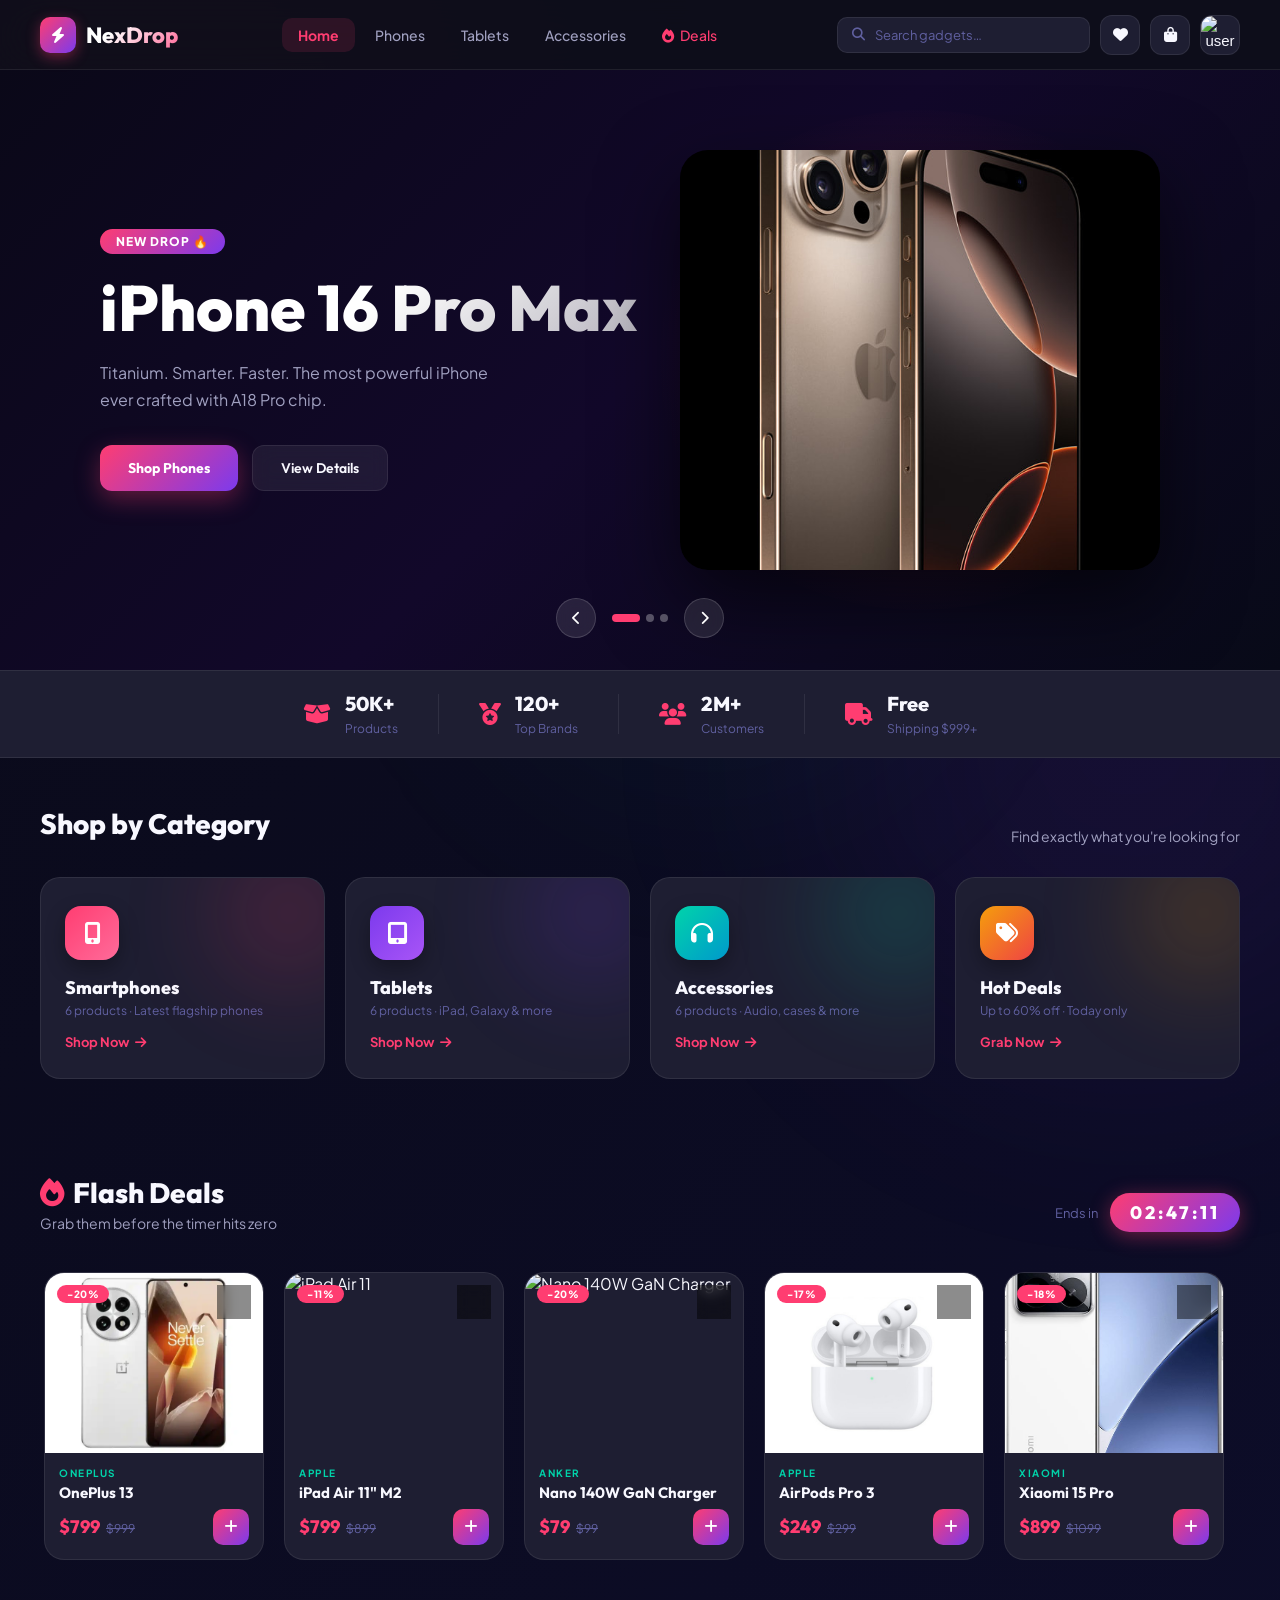
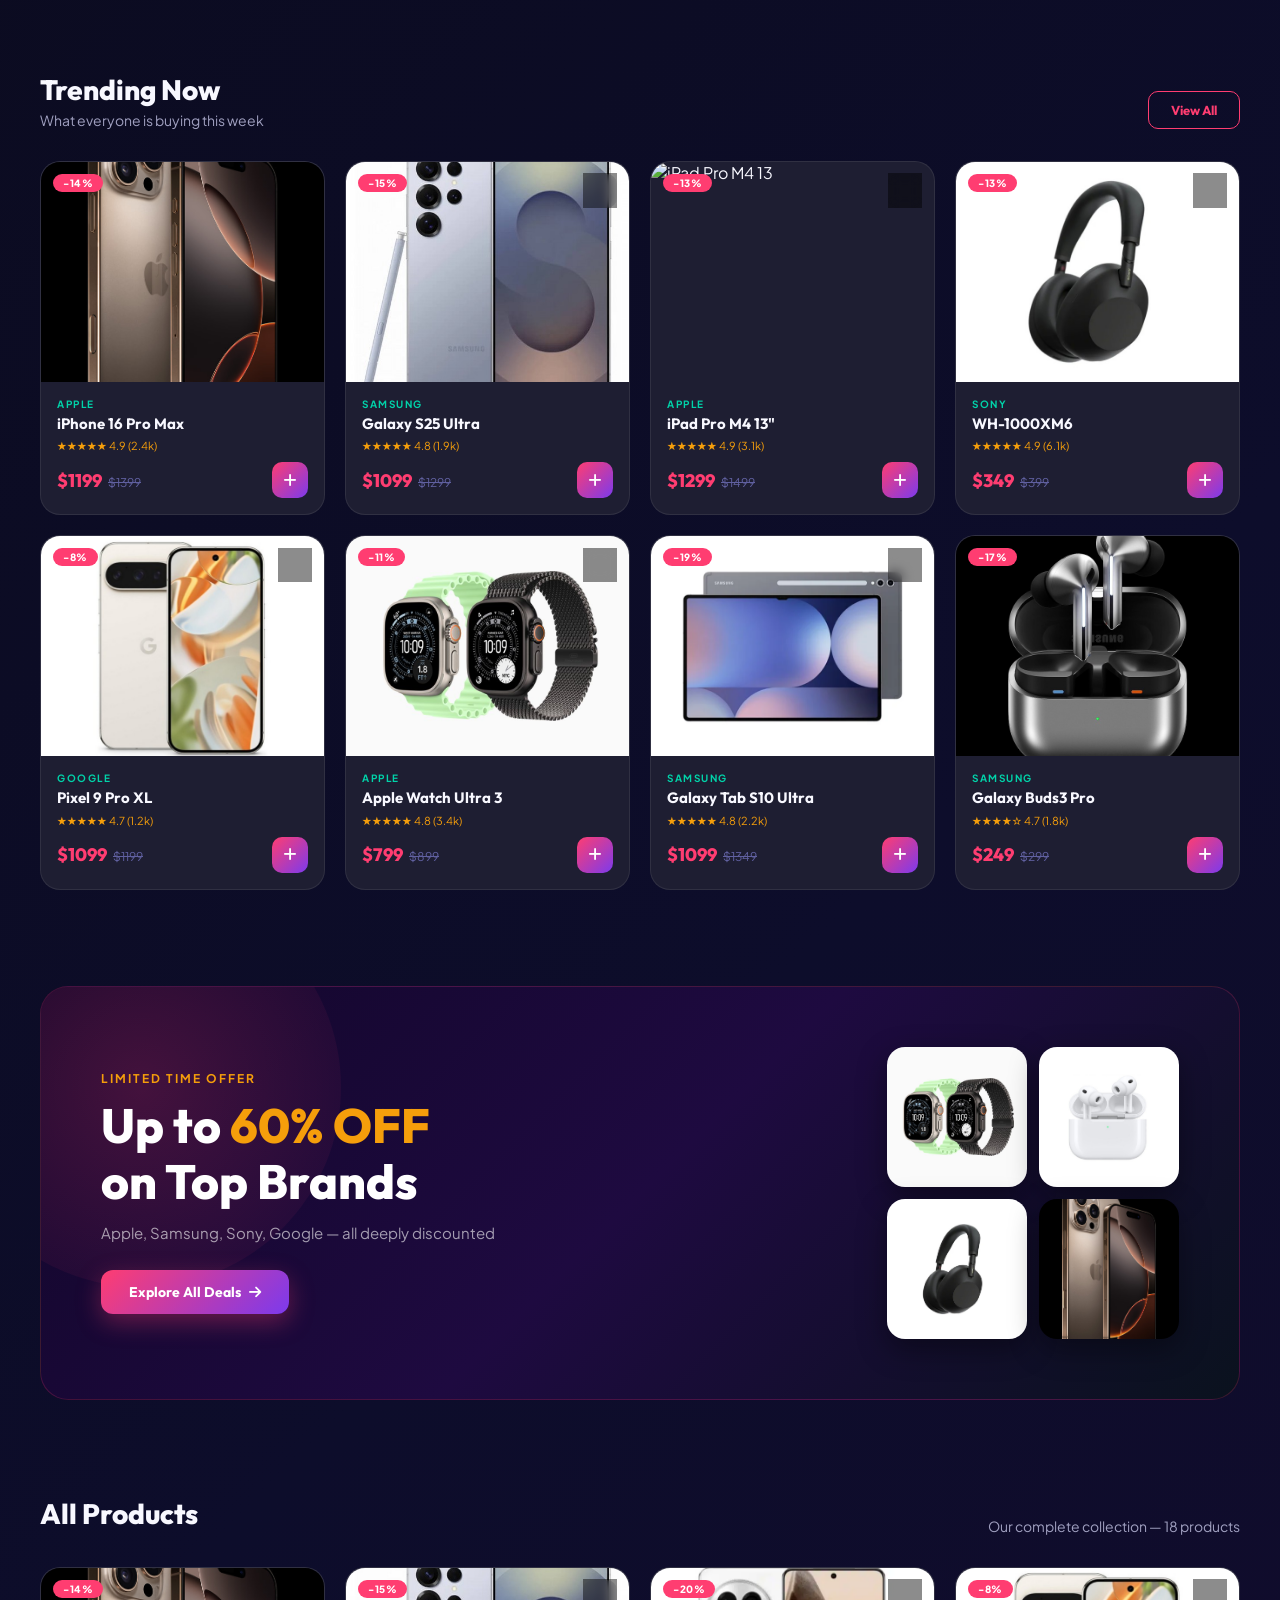
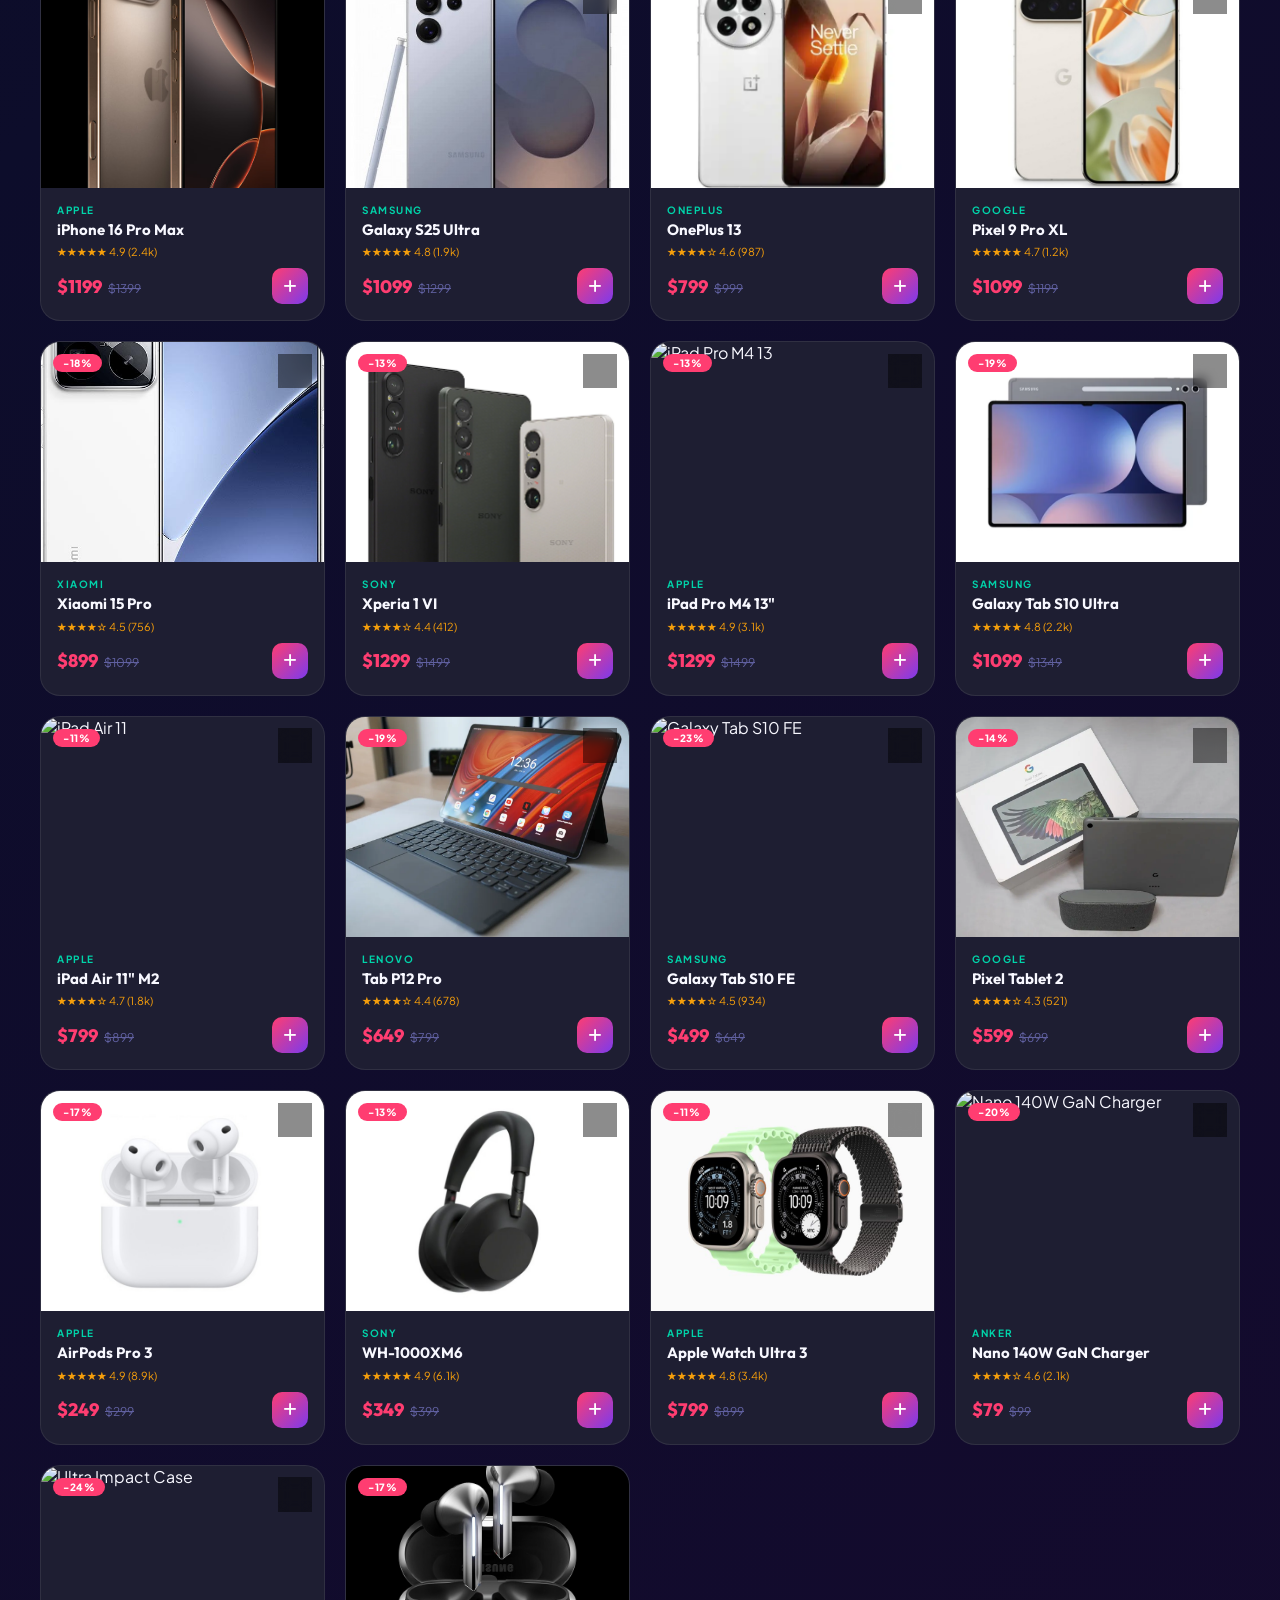
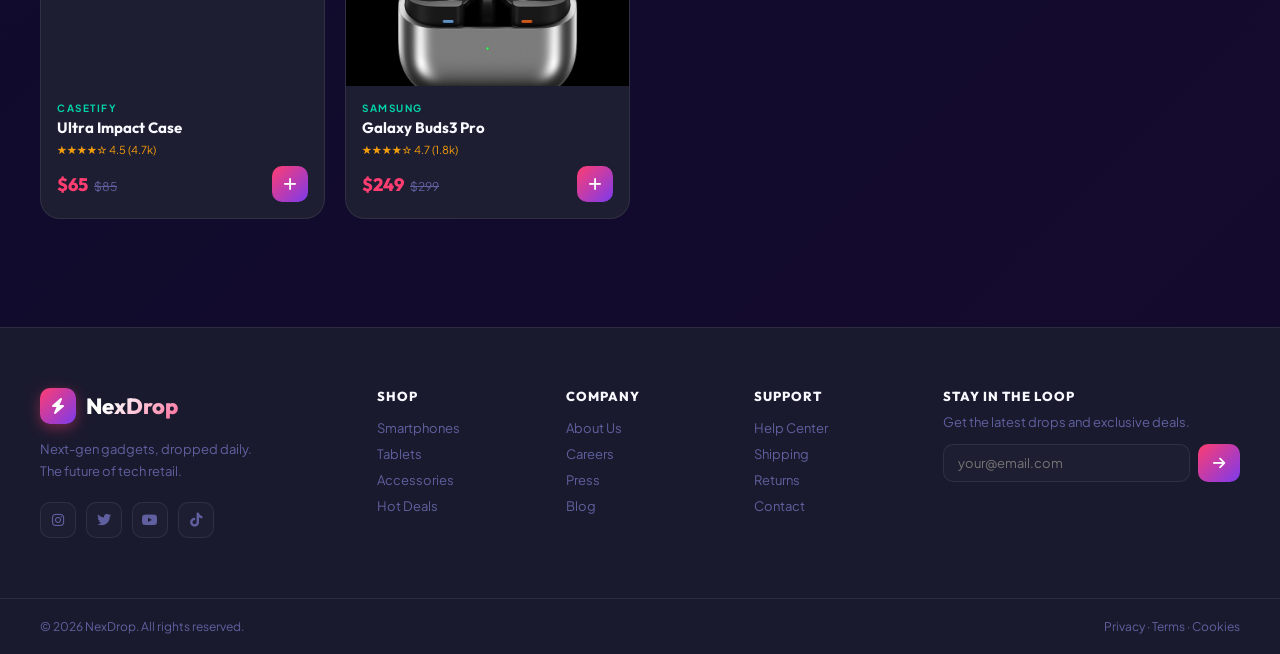
==== commit 3d59ca06: "Updates on main views" ====
--- a/web ui/web ui.html
+++ b/web ui/web ui.html
@@ -5,7 +5,7 @@
   <meta name="viewport" content="width=device-width, initial-scale=1.0" />
   <title>NexDrop — Next-Gen Gadgets</title>
   <link rel="stylesheet" href="web ui.css" />
-  <link href="https://fonts.googleapis.com/css2?family=Syne:wght@400;600;700;800&family=DM+Sans:ital,wght@0,300;0,400;0,500;1,400&display=swap" rel="stylesheet" />
+  <link href="https://fonts.googleapis.com/css2?family=Outfit:wght@400;500;600;700;800&family=Plus+Jakarta+Sans:ital,wght@0,400;0,500;0,600;0,700;0,800;1,400&display=swap" rel="stylesheet" />
   <link rel="stylesheet" href="https://cdnjs.cloudflare.com/ajax/libs/font-awesome/6.5.0/css/all.min.css" />
 </head>
 <body>
@@ -15,10 +15,7 @@
 <div class="bg-blob b3"></div>
 <div class="toast" id="toast"></div>
 
-<a class="switch-mobile-btn" href="../mobile ui/mobile ui.html" title="Open Mobile UI" aria-label="Open Mobile UI">
-  <i class="fas fa-mobile-alt"></i>
-  <span>Try Mobile View</span>
-</a>
+
 
 <!-- CART DRAWER -->
 <div class="cart-overlay" id="cart-overlay" onclick="closeCart()"></div>
@@ -133,7 +130,7 @@
           <button class="hctrl-btn" onclick="changeHeroSlide(1)"><i class="fas fa-chevron-right"></i></button>
         </div>
       </div>
-      <div class="stats-strip">
+      <div class="stats-strip reveal">
         <div class="stat-item"><i class="fas fa-box-open"></i><div><strong>50K+</strong><span>Products</span></div></div>
         <div class="stat-div"></div>
         <div class="stat-item"><i class="fas fa-medal"></i><div><strong>120+</strong><span>Top Brands</span></div></div>
@@ -145,7 +142,7 @@
     </div>
 
     <!-- CATEGORIES -->
-    <div class="section-wrap">
+    <div class="section-wrap reveal">
       <div class="section-head"><h2>Shop by Category</h2><p>Find exactly what you're looking for</p></div>
       <div class="category-cards">
         <div class="cat-card" onclick="showPage('phones');setActiveNav(document.querySelector('[data-page=phones]'))">
@@ -176,7 +173,7 @@
     </div>
 
     <!-- FLASH DEALS -->
-    <div class="section-wrap">
+    <div class="section-wrap reveal-left">
       <div class="section-head">
         <div><h2><i class="fas fa-fire" style="color:#ff3d71;margin-right:8px"></i>Flash Deals</h2><p>Grab them before the timer hits zero</p></div>
         <div class="flash-timer-wrap"><span>Ends in</span><div class="timer-pill" id="web-timer">02:47:13</div></div>
@@ -185,7 +182,7 @@
     </div>
 
     <!-- TRENDING -->
-    <div class="section-wrap">
+    <div class="section-wrap reveal-right">
       <div class="section-head">
         <div><h2>Trending Now</h2><p>What everyone is buying this week</p></div>
         <button class="btn-outline" onclick="showPage('phones');setActiveNav(document.querySelector('[data-page=phones]'))">View All</button>
@@ -194,7 +191,7 @@
     </div>
 
     <!-- PROMO BANNER -->
-    <div class="section-wrap">
+    <div class="section-wrap reveal-scale">
       <div class="promo-banner">
         <div class="promo-text">
           <span class="promo-eyebrow">Limited Time Offer</span>
@@ -212,7 +209,7 @@
     </div>
 
     <!-- ALL PRODUCTS -->
-    <div class="section-wrap">
+    <div class="section-wrap reveal">
       <div class="section-head"><h2>All Products</h2><p>Our complete collection — 18 products</p></div>
       <div class="products-grid" id="web-all-products"></div>
     </div>
@@ -225,7 +222,7 @@
       <div class="phb-text"><span class="phb-badge">📱 Smartphones</span><h1>Next-Gen Phones</h1><p>The latest flagships from Apple, Samsung, Google &amp; more</p></div>
       <img src="https://images.unsplash.com/photo-1510557880182-3d4d3cba35a5?w=480&h=320&fit=crop" alt="phones" class="phb-img" />
     </div>
-    <div class="section-wrap">
+    <div class="section-wrap reveal">
       <div class="filter-bar" id="phone-filter-bar">
         <div class="chips-wrap">
           <button class="chip active" onclick="filterProducts('phones','All',this)">All</button>
@@ -253,7 +250,7 @@
       <div class="phb-text"><span class="phb-badge" style="background:linear-gradient(135deg,#7c3aed,#a855f7)">💻 Tablets</span><h1>Powerful Tablets</h1><p>From ultra-thin iPads to Android powerhouses</p></div>
       <img src="https://images.unsplash.com/photo-1544244015-0df4b3ffc6b0?w=480&h=320&fit=crop" alt="tablets" class="phb-img" />
     </div>
-    <div class="section-wrap">
+    <div class="section-wrap reveal">
       <div class="filter-bar">
         <div class="chips-wrap">
           <button class="chip active" onclick="filterProducts('tabs','All',this)">All</button>
@@ -278,7 +275,7 @@
       <div class="phb-text"><span class="phb-badge" style="background:linear-gradient(135deg,#00d4aa,#0099cc)">🎧 Accessories</span><h1>Premium Gear</h1><p>Complete your setup with world-class accessories</p></div>
       <img src="https://images.unsplash.com/photo-1505740420928-5e560c06d30e?w=480&h=320&fit=crop" alt="accessories" class="phb-img" />
     </div>
-    <div class="section-wrap">
+    <div class="section-wrap reveal">
       <div class="filter-bar">
         <div class="chips-wrap">
           <button class="chip active" onclick="filterProducts('accessories','All',this)">All</button>
@@ -318,7 +315,7 @@
         </div>
       </div>
     </div>
-    <div class="section-wrap" id="deals-grid-anchor">
+    <div class="section-wrap reveal" id="deals-grid-anchor">
       <div class="section-head"><h2>All Deals</h2><p>Best prices we've ever offered</p></div>
       <div class="products-grid" id="deals-grid"></div>
     </div>
--- a/web ui/web ui.css
+++ b/web ui/web ui.css
@@ -23,8 +23,47 @@
   --radius: 20px;
   --radius-sm: 12px;
   --nav-h: 70px;
-  --font-head: 'Syne', sans-serif;
-  --font-body: 'DM Sans', sans-serif;
+  --font-head: 'Outfit', sans-serif;
+  --font-body: 'Plus Jakarta Sans', sans-serif;
+  --transition: all 0.4s cubic-bezier(0.23, 1, 0.32, 1);
+}
+
+/* REVEAL ON SCROLL */
+.reveal {
+  opacity: 0;
+  transform: translateY(30px);
+  transition: opacity 0.8s ease-out, transform 0.8s ease-out;
+}
+.reveal.active {
+  opacity: 1;
+  transform: translateY(0);
+}
+.reveal-left {
+  opacity: 0;
+  transform: translateX(-40px);
+  transition: opacity 0.8s ease-out, transform 0.8s ease-out;
+}
+.reveal-left.active {
+  opacity: 1;
+  transform: translateX(0);
+}
+.reveal-right {
+  opacity: 0;
+  transform: translateX(40px);
+  transition: opacity 0.8s ease-out, transform 0.8s ease-out;
+}
+.reveal-right.active {
+  opacity: 1;
+  transform: translateX(0);
+}
+.reveal-scale {
+  opacity: 0;
+  transform: scale(0.9);
+  transition: opacity 0.8s ease-out, transform 0.8s ease-out;
+}
+.reveal-scale.active {
+  opacity: 1;
+  transform: scale(1);
 }
 
 *,*::before,*::after { margin:0; padding:0; box-sizing:border-box; }
@@ -56,46 +95,7 @@
   to   { transform: translate(40px,-40px) scale(1.1); }
 }
 
-/* Floating action button to jump to Mobile UI */
-.switch-mobile-btn {
-  position: fixed;
-  right: 24px;
-  bottom: 24px;
-  z-index: 1100;
-  display: inline-flex;
-  align-items: center;
-  gap: 10px;
-  padding: 12px 18px;
-  border-radius: 999px;
-  border: 1px solid rgba(255,255,255,0.2);
-  background: linear-gradient(135deg, rgba(255,61,113,0.9), rgba(124,58,237,0.9));
-  color: #fff;
-  text-decoration: none;
-  font-family: var(--font-head);
-  font-size: 13px;
-  font-weight: 700;
-  letter-spacing: 0.2px;
-  box-shadow: 0 12px 28px rgba(0,0,0,0.35), 0 0 22px rgba(255,61,113,0.28);
-  backdrop-filter: blur(10px);
-  transition: transform 0.2s, box-shadow 0.25s, filter 0.25s;
-}
-
-.switch-mobile-btn i {
-  width: 24px;
-  height: 24px;
-  border-radius: 50%;
-  display: inline-flex;
-  align-items: center;
-  justify-content: center;
-  background: rgba(255,255,255,0.2);
-  font-size: 12px;
-}
-
-.switch-mobile-btn:hover {
-  transform: translateY(-2px);
-  filter: brightness(1.04);
-  box-shadow: 0 18px 34px rgba(0,0,0,0.45), 0 0 28px rgba(255,61,113,0.36);
-}
+
 
 /* ===== TOPNAV ===== */
 .topnav {
@@ -431,9 +431,21 @@
   border-radius: var(--radius);
   padding: 28px 24px;
   cursor: pointer; position: relative; overflow: hidden;
-  transition: all 0.35s cubic-bezier(0.23,1,0.32,1);
-}
-.cat-card:hover { border-color: var(--primary); transform: translateY(-8px); box-shadow: 0 20px 50px rgba(255,61,113,0.2); }
+  transition: var(--transition);
+  z-index: 1;
+}
+.cat-card::after {
+  content: '';
+  position: absolute; inset: 0;
+  background: linear-gradient(135deg, rgba(255,255,255,0.05), transparent);
+  opacity: 0; transition: opacity 0.3s;
+}
+.cat-card:hover::after { opacity: 1; }
+.cat-card:hover { 
+  border-color: var(--primary); 
+  transform: translateY(-8px) scale(1.02); 
+  box-shadow: 0 20px 50px rgba(255,61,113,0.25), 0 0 15px rgba(255,255,255,0.05); 
+}
 .cat-glow {
   position: absolute; width: 150px; height: 150px;
   border-radius: 50%; top: -40px; right: -40px;
@@ -506,9 +518,13 @@
   border-radius: var(--radius);
   overflow: hidden; cursor: pointer;
   position: relative;
-  transition: all 0.3s cubic-bezier(0.23,1,0.32,1);
-}
-.prod-card:hover { transform: translateY(-8px); border-color: var(--primary); box-shadow: 0 16px 40px rgba(255,61,113,0.22); }
+  transition: var(--transition);
+}
+.prod-card:hover { 
+  transform: translateY(-8px) scale(1.02); 
+  border-color: var(--primary); 
+  box-shadow: 0 16px 40px rgba(255,61,113,0.28); 
+}
 .prod-card .thumb { width: 100%; height: 220px; object-fit: cover; display: block; transition: transform 0.5s; }
 .prod-card:hover .thumb { transform: scale(1.06); }
 .prod-card .info { padding: 16px; }
